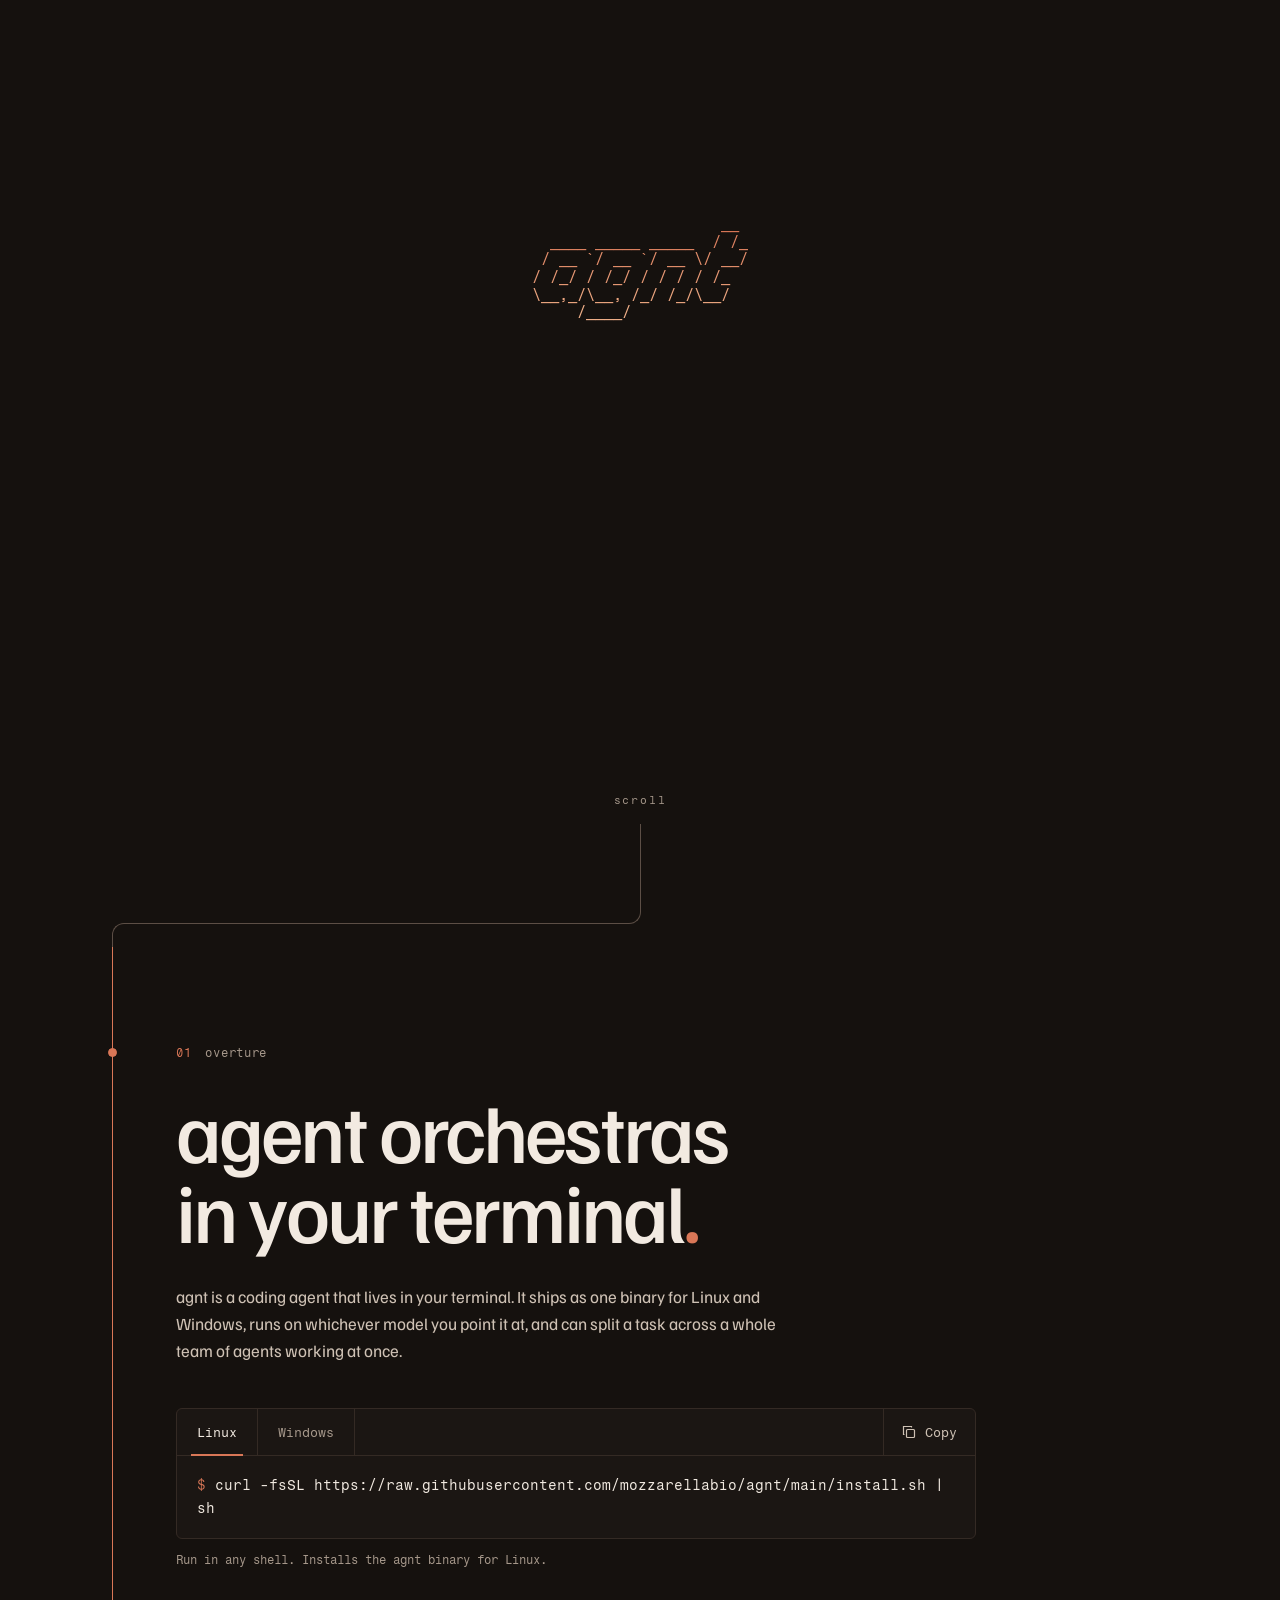
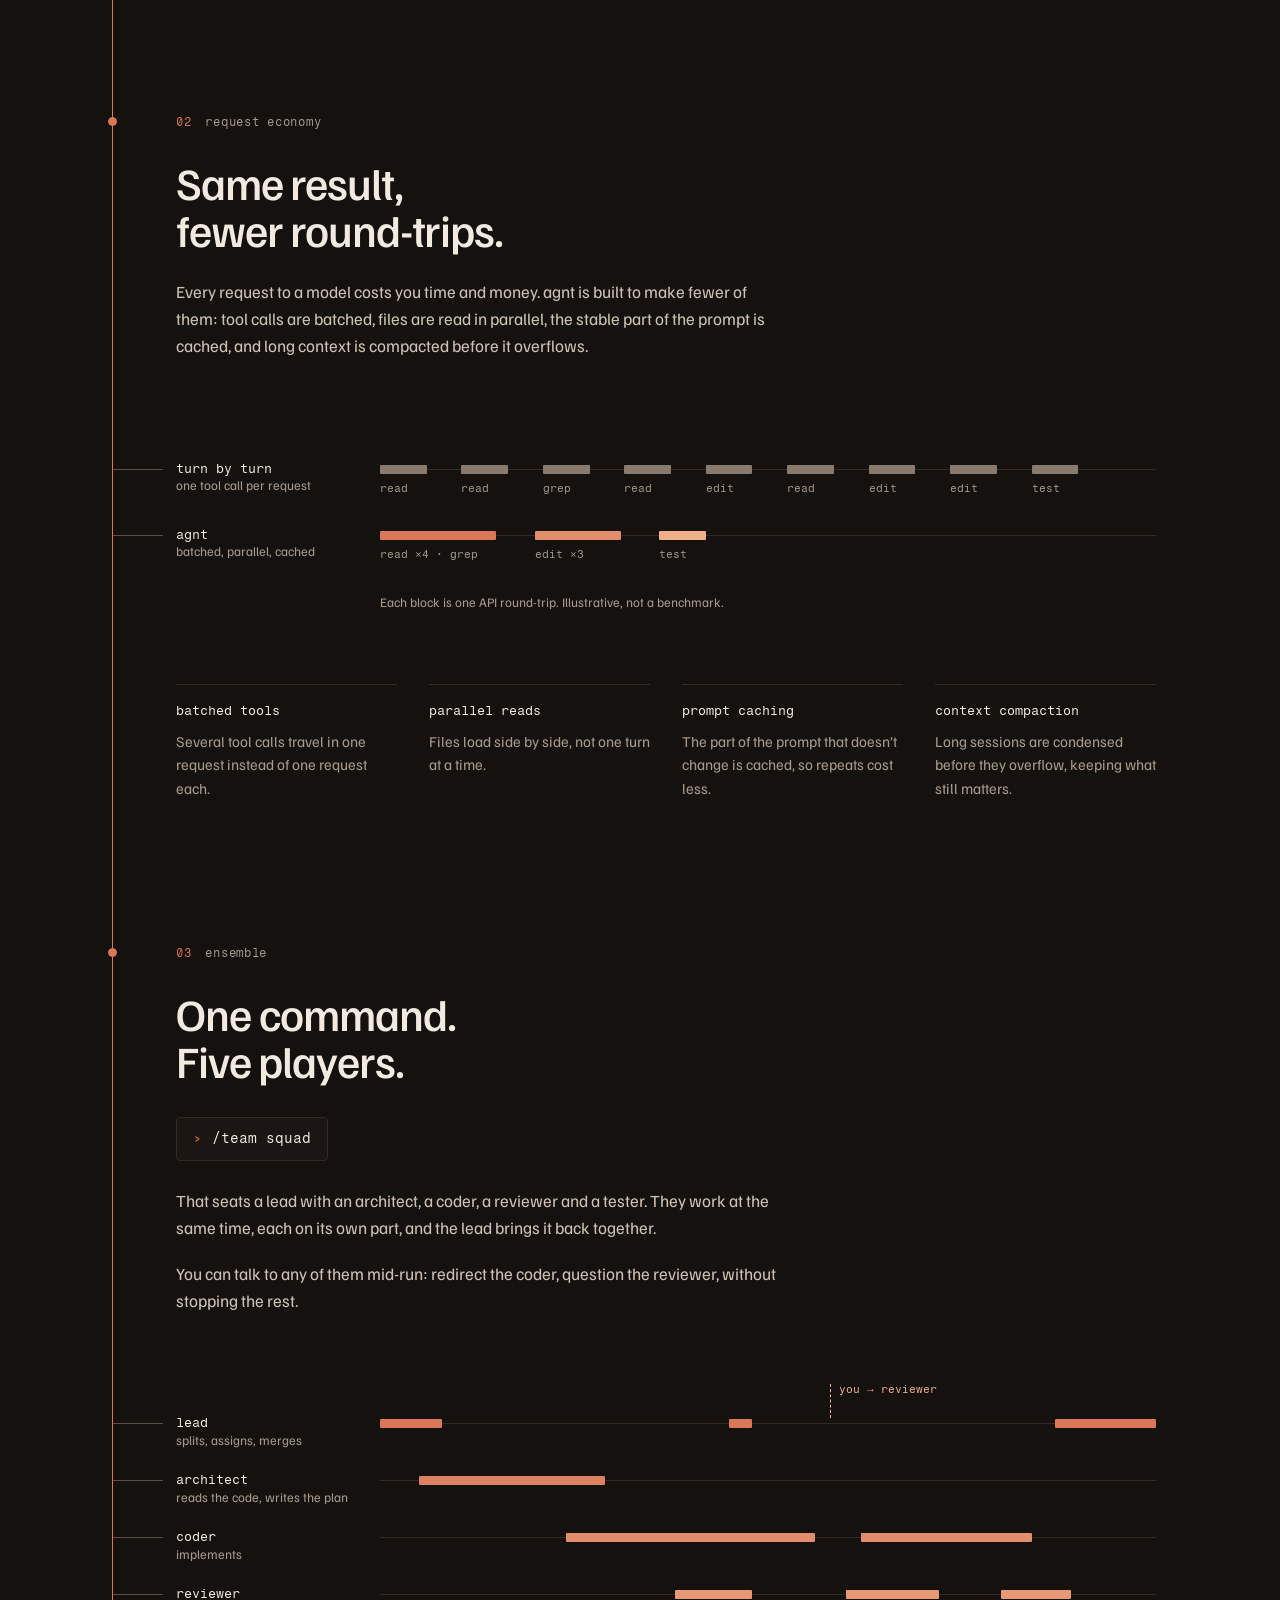
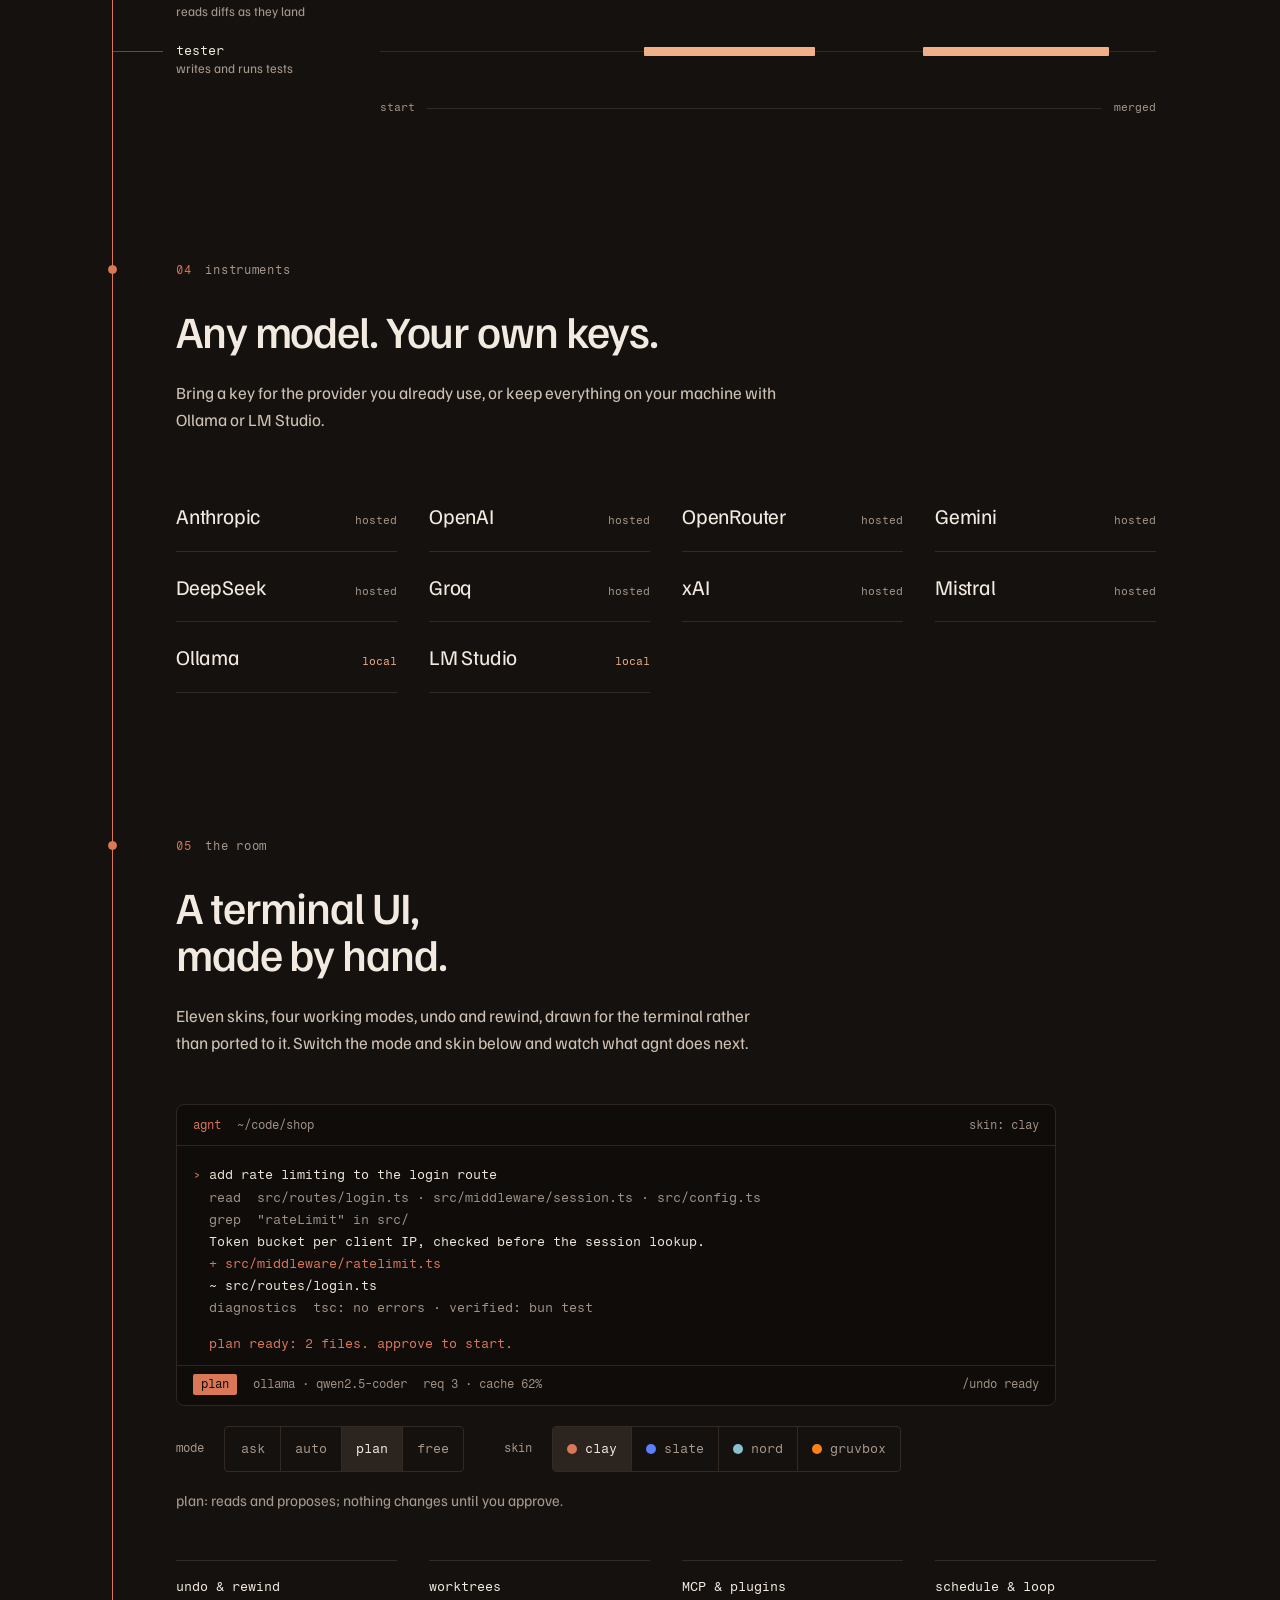
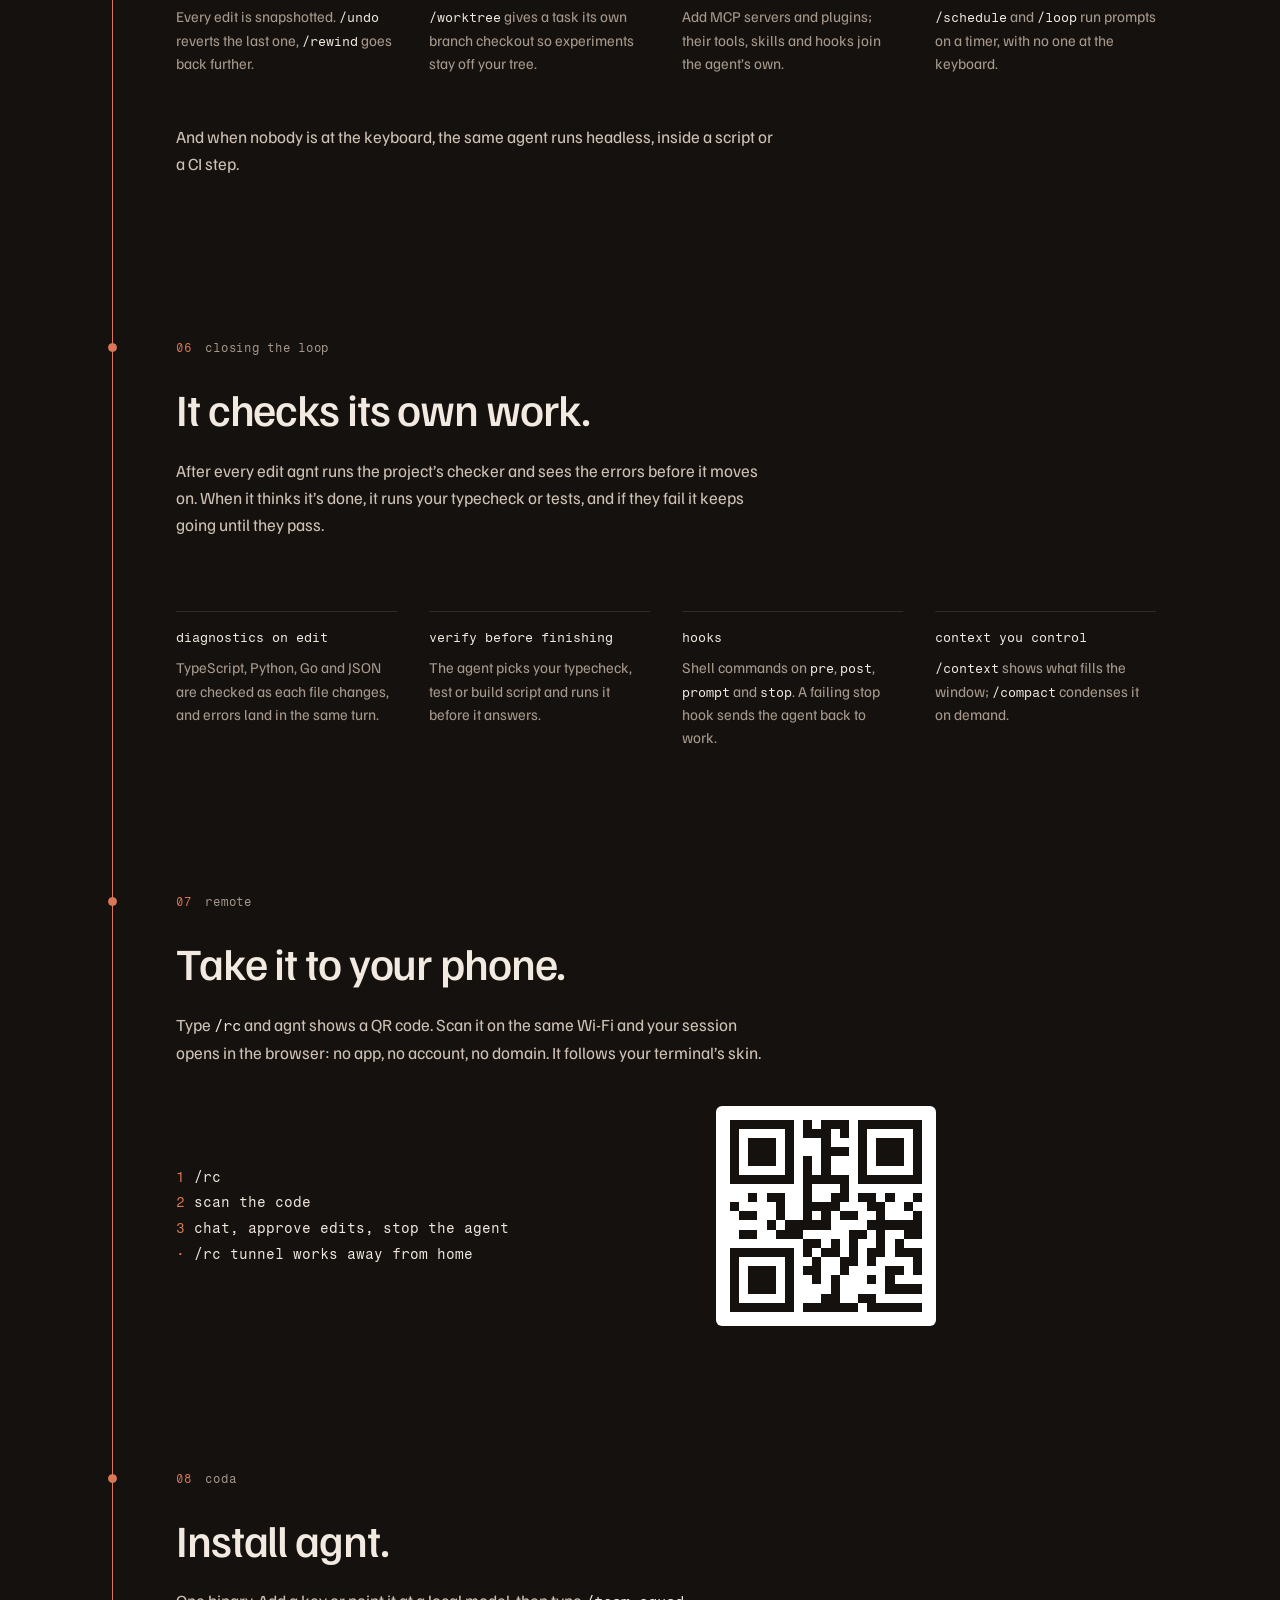
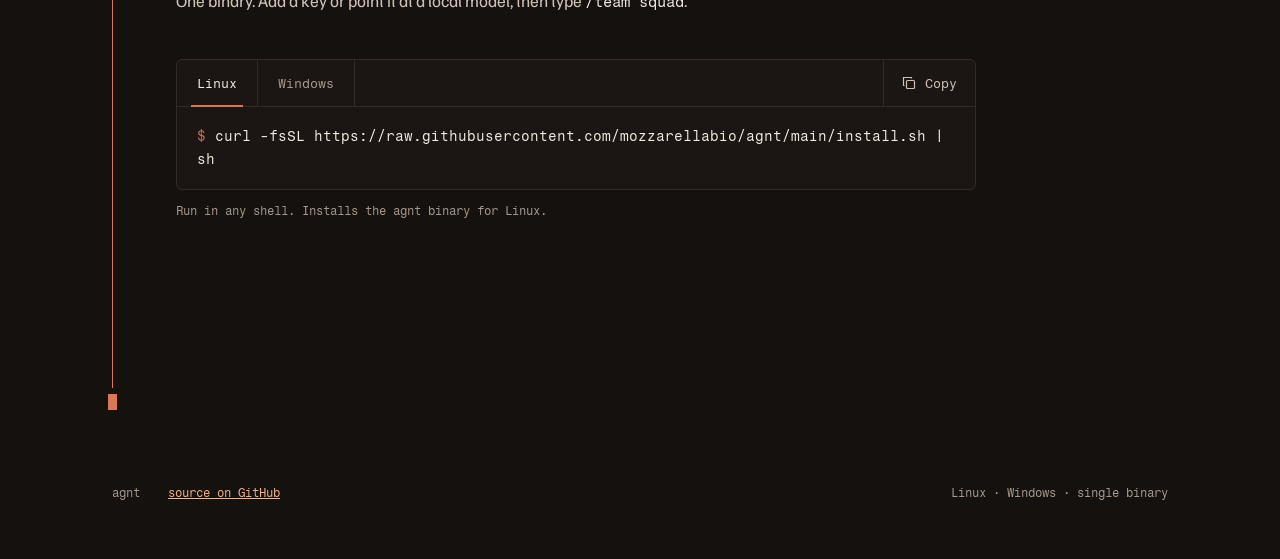
==== index.html @ 8ed8a6fb "Add files via upload" ====
<!doctype html>
<html lang="en">
<head>
<meta charset="utf-8">
<meta name="viewport" content="width=device-width, initial-scale=1">
<title>agnt — agent orchestras in your terminal</title>
<meta name="description" content="agnt is a coding agent that lives in your terminal. One binary for Linux and Windows, any model, and whole teams of agents working at once.">
<meta name="theme-color" content="#15110E">
<meta property="og:type" content="website">
<meta property="og:title" content="agnt — agent orchestras in your terminal">
<meta property="og:description" content="A terminal coding agent that batches, parallelizes, caches, and conducts teams of agents.">
<link rel="icon" href="data:image/svg+xml,%3Csvg xmlns='http://www.w3.org/2000/svg' viewBox='0 0 32 32'%3E%3Crect width='32' height='32' rx='7' fill='%2315110E'/%3E%3Cpath d='M16 6l9 10-9 10-9-10z' fill='%23D97757'/%3E%3C/svg%3E">
<link rel="stylesheet" href="styles.css">
<script src="main.js" defer></script>
</head>
<body>
<main class="page">

<section class="hero" aria-label="agnt">
<h1 class="sr">agnt: agent orchestras in your terminal</h1>
<div class="banner" role="img" aria-label="agnt"><span style="color: #D97757">                     __</span><span style="color: #DD8261">  ____ _____ _____  / /_</span><span style="color: #E28E6B"> / __ `/ __ `/ __ \/ __/</span><span style="color: #E79975">/ /_/ / /_/ / / / / /_</span><span style="color: #EBA57F">\__,_/\__, /_/ /_/\__/</span><span style="color: #F0B089">     /____/</span></div>
<a class="hint" href="#overture"><span>scroll</span><span class="hint-line" aria-hidden="true"><span class="hint-dot"></span></span></a>
</section>

<div class="wrap">
<div class="score">
<span class="bend-a" aria-hidden="true"></span>
<span class="bend-b" aria-hidden="true"></span>
<div class="spine" aria-hidden="true"><div class="spine-fill"></div></div>

<section class="mv" id="overture" aria-labelledby="t-overture">
<span class="node" aria-hidden="true"></span>
<p class="mlabel"><span class="n">01</span><span>overture</span></p>
<h2 class="big" id="t-overture">agent orchestras in your terminal<span class="dot">.</span></h2>
<p class="lede">agnt is a coding agent that lives in your terminal. It ships as one binary for Linux and Windows, runs on whichever model you point it at, and can split a task across a whole team of agents working at once.</p>
<div class="inst">
<div class="inst-top">
<div class="os" role="group" aria-label="Operating system">
<button type="button" class="osb" data-os="linux" aria-pressed="true">Linux</button>
<button type="button" class="osb" data-os="windows" aria-pressed="false">Windows</button>
</div>
<button type="button" class="copy" data-copy><svg width="14" height="14" viewBox="0 0 14 14" fill="none" stroke="currentColor" stroke-width="1.2" aria-hidden="true"><rect x="4.5" y="4.5" width="8" height="8" rx="1"></rect><path d="M9.5 2.5v-1h-8v8h1"></path></svg><span data-copy-label>Copy</span></button>
</div>
<div class="cmd" tabindex="0" role="region" aria-label="Install command"><code><span class="pr" aria-hidden="true">$ </span><span data-cmd>curl -fsSL https://raw.githubusercontent.com/mozzarellabio/agnt/main/install.sh | sh</span></code></div>
</div>
<p class="osnote" data-osnote>Run in any shell. Installs the agnt binary for Linux.</p>
</section>

<section class="mv" aria-labelledby="t-eco">
<span class="node" aria-hidden="true"></span>
<p class="mlabel"><span class="n">02</span><span>request economy</span></p>
<h2 class="h" id="t-eco">Same result, fewer round-trips.</h2>
<p class="lede">Every request to a model costs you time and money. agnt is built to make fewer of them: tool calls are batched, files are read in parallel, the stable part of the prompt is cached, and long context is compacted before it overflows.</p>
<div class="dgrid eco" role="img" aria-label="Diagram: one tool call per request takes many round-trips; agnt batches the same work into a few.">
<div class="who"><span class="branch" aria-hidden="true"></span><span class="nm">turn by turn</span><span class="rl">one tool call per request</span></div>
<div class="track"><span class="staff"></span><div class="bars">
<span class="bar" style="left: 0%; width: 6%; background: #8A7A6D"></span><span class="seg-l" style="left: 0%">read</span>
<span class="bar" style="left: 10.5%; width: 6%; background: #8A7A6D"></span><span class="seg-l" style="left: 10.5%">read</span>
<span class="bar" style="left: 21%; width: 6%; background: #8A7A6D"></span><span class="seg-l" style="left: 21%">grep</span>
<span class="bar" style="left: 31.5%; width: 6%; background: #8A7A6D"></span><span class="seg-l" style="left: 31.5%">read</span>
<span class="bar" style="left: 42%; width: 6%; background: #8A7A6D"></span><span class="seg-l" style="left: 42%">edit</span>
<span class="bar" style="left: 52.5%; width: 6%; background: #8A7A6D"></span><span class="seg-l" style="left: 52.5%">read</span>
<span class="bar" style="left: 63%; width: 6%; background: #8A7A6D"></span><span class="seg-l" style="left: 63%">edit</span>
<span class="bar" style="left: 73.5%; width: 6%; background: #8A7A6D"></span><span class="seg-l" style="left: 73.5%">edit</span>
<span class="bar" style="left: 84%; width: 6%; background: #8A7A6D"></span><span class="seg-l" style="left: 84%">test</span>
</div></div>
<div class="who"><span class="branch" aria-hidden="true"></span><span class="nm">agnt</span><span class="rl">batched, parallel, cached</span></div>
<div class="track"><span class="staff"></span><div class="bars">
<span class="bar" style="left: 0%; width: 15%; background: #D97757"></span><span class="seg-l" style="left: 0%">read ×4 · grep</span>
<span class="bar" style="left: 20%; width: 11%; background: #E28E6B"></span><span class="seg-l" style="left: 20%">edit ×3</span>
<span class="bar" style="left: 36%; width: 6%; background: #F0B089"></span><span class="seg-l" style="left: 36%">test</span>
</div></div>
<div class="overlay" aria-hidden="true"><span class="ph"></span></div>
<p class="cap">Each block is one API round-trip. Illustrative, not a benchmark.</p>
</div>
<div class="mech">
<div><h3>batched tools</h3><p>Several tool calls travel in one request instead of one request each.</p></div>
<div><h3>parallel reads</h3><p>Files load side by side, not one turn at a time.</p></div>
<div><h3>prompt caching</h3><p>The part of the prompt that doesn’t change is cached, so repeats cost less.</p></div>
<div><h3>context compaction</h3><p>Long sessions are condensed before they overflow, keeping what still matters.</p></div>
</div>
</section>

<section class="mv" aria-labelledby="t-ens">
<span class="node" aria-hidden="true"></span>
<p class="mlabel"><span class="n">03</span><span>ensemble</span></p>
<h2 class="h" id="t-ens">One command. Five players.</h2>
<div class="cmdline"><span aria-hidden="true">›</span>/team squad</div>
<p class="lede">That seats a lead with an architect, a coder, a reviewer and a tester. They work at the same time, each on its own part, and the lead brings it back together.</p>
<p class="lede">You can talk to any of them mid-run: redirect the coder, question the reviewer, without stopping the rest.</p>
<div class="dgrid ens" role="img" aria-label="Diagram: five agents working in parallel lanes over time. The lead splits and merges, the architect plans, the coder builds, the reviewer and tester work alongside, and you step in mid-run to talk to the reviewer.">
<div class="who"><span class="branch" aria-hidden="true"></span><span class="nm">lead</span><span class="rl">splits, assigns, merges</span></div>
<div class="track"><span class="staff"></span><div class="bars">
<span class="bar" style="left: 0%; width: 8%; background: #D97757"></span>
<span class="bar" style="left: 45%; width: 3%; background: #D97757"></span>
<span class="bar" style="left: 87%; width: 13%; background: #D97757"></span>
</div></div>
<div class="who"><span class="branch" aria-hidden="true"></span><span class="nm">architect</span><span class="rl">reads the code, writes the plan</span></div>
<div class="track"><span class="staff"></span><div class="bars">
<span class="bar" style="left: 5%; width: 24%; background: #DD8261"></span>
</div></div>
<div class="who"><span class="branch" aria-hidden="true"></span><span class="nm">coder</span><span class="rl">implements</span></div>
<div class="track"><span class="staff"></span><div class="bars">
<span class="bar" style="left: 24%; width: 32%; background: #E28E6B"></span>
<span class="bar" style="left: 62%; width: 22%; background: #E28E6B"></span>
</div></div>
<div class="who"><span class="branch" aria-hidden="true"></span><span class="nm">reviewer</span><span class="rl">reads diffs as they land</span></div>
<div class="track"><span class="staff"></span><div class="bars">
<span class="bar" style="left: 38%; width: 10%; background: #E79975"></span>
<span class="bar" style="left: 60%; width: 12%; background: #E79975"></span>
<span class="bar" style="left: 80%; width: 9%; background: #E79975"></span>
</div></div>
<div class="who"><span class="branch" aria-hidden="true"></span><span class="nm">tester</span><span class="rl">writes and runs tests</span></div>
<div class="track"><span class="staff"></span><div class="bars">
<span class="bar" style="left: 34%; width: 22%; background: #F0B089"></span>
<span class="bar" style="left: 70%; width: 24%; background: #F0B089"></span>
</div></div>
<div class="overlay" aria-hidden="true"><span class="you"><span>you → reviewer</span></span><span class="ph"></span></div>
<div class="axis" aria-hidden="true"><span>start</span><i></i><span>merged</span></div>
</div>
</section>

<section class="mv" aria-labelledby="t-models">
<span class="node" aria-hidden="true"></span>
<p class="mlabel"><span class="n">04</span><span>instruments</span></p>
<h2 class="h" id="t-models">Any model. Your own keys.</h2>
<p class="lede">Bring a key for the provider you already use, or keep everything on your machine with Ollama or LM Studio.</p>
<div class="roster">
<div><span class="p">Anthropic</span><span class="k">hosted</span></div>
<div><span class="p">OpenAI</span><span class="k">hosted</span></div>
<div><span class="p">OpenRouter</span><span class="k">hosted</span></div>
<div><span class="p">Gemini</span><span class="k">hosted</span></div>
<div><span class="p">DeepSeek</span><span class="k">hosted</span></div>
<div><span class="p">Groq</span><span class="k">hosted</span></div>
<div><span class="p">xAI</span><span class="k">hosted</span></div>
<div><span class="p">Mistral</span><span class="k">hosted</span></div>
<div class="loc"><span class="p">Ollama</span><span class="k">local</span></div>
<div class="loc"><span class="p">LM Studio</span><span class="k">local</span></div>
</div>
</section>

<section class="mv" aria-labelledby="t-room">
<span class="node" aria-hidden="true"></span>
<p class="mlabel"><span class="n">05</span><span>the room</span></p>
<h2 class="h" id="t-room">A terminal UI, made by hand.</h2>
<p class="lede">Eleven skins, four working modes, undo and rewind, drawn for the terminal rather than ported to it. Switch the mode and skin below and watch what agnt does next.</p>
<div class="term" data-skin="clay" id="term">
<div class="term-top"><b>agnt</b><span>~/code/shop</span><span class="r">skin: <span id="skin-name">clay</span></span></div>
<div class="term-body">
<p class="tl"><span class="t-acc">›</span> add rate limiting to the login route</p>
<p class="tl t-dim">  read  src/routes/login.ts · src/middleware/session.ts · src/config.ts</p>
<p class="tl t-dim">  grep  "rateLimit" in src/</p>
<p class="tl">  Token bucket per client IP, checked before the session lookup.</p>
<p class="tl"><span class="t-acc">  + src/middleware/ratelimit.ts</span></p>
<p class="tl">  ~ src/routes/login.ts</p>
<p class="tl t-dim">  diagnostics  tsc: no errors · verified: bun test</p>
<p class="tl t-hint" aria-live="polite">  <span id="mode-hint">plan ready: 2 files. approve to start.</span></p>
</div>
<div class="term-status"><span class="t-mode" id="mode-name">plan</span><span>ollama · qwen2.5-coder</span><span>req 3 · cache 62%</span><span class="r">/undo ready</span></div>
</div>
<div class="ctls">
<div class="ctl"><span class="ctl-l" id="l-mode">mode</span><div class="seg" role="group" aria-labelledby="l-mode">
<button type="button" class="segb" data-mode="ask" aria-pressed="false">ask</button><button type="button" class="segb" data-mode="auto" aria-pressed="false">auto</button><button type="button" class="segb" data-mode="plan" aria-pressed="true">plan</button><button type="button" class="segb" data-mode="free" aria-pressed="false">free</button>
</div></div>
<div class="ctl"><span class="ctl-l" id="l-skin">skin</span><div class="seg" role="group" aria-labelledby="l-skin">
<button type="button" class="segb" data-skin="clay" aria-pressed="true"><span class="sw sw-clay" aria-hidden="true"></span>clay</button><button type="button" class="segb" data-skin="slate" aria-pressed="false"><span class="sw sw-slate" aria-hidden="true"></span>slate</button><button type="button" class="segb" data-skin="nord" aria-pressed="false"><span class="sw sw-nord" aria-hidden="true"></span>nord</button><button type="button" class="segb" data-skin="gruvbox" aria-pressed="false"><span class="sw sw-gruvbox" aria-hidden="true"></span>gruvbox</button>
</div></div>
</div>
<p class="mdesc" id="mode-desc" aria-live="polite">plan: reads and proposes; nothing changes until you approve.</p>
<div class="mech">
<div><h3>undo &amp; rewind</h3><p>Every edit is snapshotted. <span class="ic">/undo</span> reverts the last one, <span class="ic">/rewind</span> goes back further.</p></div>
<div><h3>worktrees</h3><p><span class="ic">/worktree</span> gives a task its own branch checkout so experiments stay off your tree.</p></div>
<div><h3>MCP &amp; plugins</h3><p>Add MCP servers and plugins; their tools, skills and hooks join the agent’s own.</p></div>
<div><h3>schedule &amp; loop</h3><p><span class="ic">/schedule</span> and <span class="ic">/loop</span> run prompts on a timer, with no one at the keyboard.</p></div>
</div>
<p class="lede">And when nobody is at the keyboard, the same agent runs headless, inside a script or a CI step.</p>
</section>

<section class="mv" aria-labelledby="t-loop">
<span class="node" aria-hidden="true"></span>
<p class="mlabel"><span class="n">06</span><span>closing the loop</span></p>
<h2 class="h" id="t-loop">It checks its own work.</h2>
<p class="lede">After every edit agnt runs the project’s checker and sees the errors before it moves on. When it thinks it’s done, it runs your typecheck or tests, and if they fail it keeps going until they pass.</p>
<div class="mech">
<div><h3>diagnostics on edit</h3><p>TypeScript, Python, Go and JSON are checked as each file changes, and errors land in the same turn.</p></div>
<div><h3>verify before finishing</h3><p>The agent picks your typecheck, test or build script and runs it before it answers.</p></div>
<div><h3>hooks</h3><p>Shell commands on <span class="ic">pre</span>, <span class="ic">post</span>, <span class="ic">prompt</span> and <span class="ic">stop</span>. A failing stop hook sends the agent back to work.</p></div>
<div><h3>context you control</h3><p><span class="ic">/context</span> shows what fills the window; <span class="ic">/compact</span> condenses it on demand.</p></div>
</div>
</section>

<section class="mv" aria-labelledby="t-phone">
<span class="node" aria-hidden="true"></span>
<p class="mlabel"><span class="n">07</span><span>remote</span></p>
<h2 class="h" id="t-phone">Take it to your phone.</h2>
<p class="lede">Type <span class="ic">/rc</span> and agnt shows a QR code. Scan it on the same Wi-Fi and your session opens in the browser: no app, no account, no domain. It follows your terminal’s skin.</p>
<div class="phone">
<ol><li><span>1</span> /rc</li><li><span>2</span> scan the code</li><li><span>3</span> chat, approve edits, stop the agent</li><li><span>·</span> /rc tunnel works away from home</li></ol>
<div class="qr" id="qr" role="img" aria-label="Example QR code"></div>
</div>
</section>

<section class="mv coda" aria-labelledby="t-coda">
<span class="node" aria-hidden="true"></span>
<p class="mlabel"><span class="n">08</span><span>coda</span></p>
<h2 class="h" id="t-coda">Install agnt.</h2>
<p class="lede">One binary. Add a key or point it at a local model, then type <span class="ic">/team squad</span>.</p>
<div class="inst">
<div class="inst-top">
<div class="os" role="group" aria-label="Operating system">
<button type="button" class="osb" data-os="linux" aria-pressed="true">Linux</button>
<button type="button" class="osb" data-os="windows" aria-pressed="false">Windows</button>
</div>
<button type="button" class="copy" data-copy><svg width="14" height="14" viewBox="0 0 14 14" fill="none" stroke="currentColor" stroke-width="1.2" aria-hidden="true"><rect x="4.5" y="4.5" width="8" height="8" rx="1"></rect><path d="M9.5 2.5v-1h-8v8h1"></path></svg><span data-copy-label>Copy</span></button>
</div>
<div class="cmd" tabindex="0" role="region" aria-label="Install command"><code><span class="pr" aria-hidden="true">$ </span><span data-cmd>curl -fsSL https://raw.githubusercontent.com/mozzarellabio/agnt/main/install.sh | sh</span></code></div>
</div>
<p class="osnote" data-osnote>Run in any shell. Installs the agnt binary for Linux.</p>
<span class="end" aria-hidden="true"></span>
</section>

</div>
</div>

<footer class="foot">
<span>agnt</span>
<a href="https://github.com/mozzarellabio/agnt">source on GitHub</a>
<span class="r">Linux · Windows · single binary</span>
</footer>
<p class="sr" id="live" aria-live="polite"></p>
</main>
</body>
</html>
---- styles.css ----
@font-face{font-family:"Familjen Grotesk";font-style:normal;font-weight:400 600;font-display:swap;src:url("fonts/familjen-grotesk.woff2") format("woff2")}
@font-face{font-family:"Fragment Mono";font-style:normal;font-weight:400;font-display:swap;src:url("fonts/fragment-mono.woff2") format("woff2")}
body{margin:0;background:#15110E}
a{color:#F0B089}a:hover{color:#F7CBA9}
.page{--bg:#15110E;--bg2:#1B1613;--line:#342A24;--faint:#5C4E45;--text:#F2EAE1;--body:#CEC1B4;--muted:#A6988B;--clay:#D97757;--peach:#F0B089;--g:64px;--sans:"Familjen Grotesk","Helvetica Neue",Helvetica,sans-serif;--mono:"Fragment Mono",ui-monospace,SFMono-Regular,Menlo,Consolas,monospace;background:var(--bg);color:var(--body);font-family:var(--sans);font-size:17px;line-height:1.6;overflow-x:clip;-webkit-font-smoothing:antialiased}
.page *{box-sizing:border-box}
.sr{position:absolute;width:1px;height:1px;overflow:hidden;clip:rect(0 0 0 0);white-space:nowrap;margin:-1px;padding:0;border:0}
.page :focus-visible{outline:2px solid #F0B089;outline-offset:3px;border-radius:2px}

.hero{position:relative;min-height:clamp(560px,100svh,1000px);display:flex;flex-direction:column;align-items:center;padding-top:clamp(96px,24svh,240px)}
.banner{font-family:var(--mono);font-size:15px;line-height:1.18;margin:0}
.banner span{display:block;white-space:pre;animation:type .42s steps(24,end) both}
.banner span:nth-child(1){animation-delay:.15s}.banner span:nth-child(2){animation-delay:.23s}.banner span:nth-child(3){animation-delay:.31s}.banner span:nth-child(4){animation-delay:.39s}.banner span:nth-child(5){animation-delay:.47s}.banner span:nth-child(6){animation-delay:.55s}
@keyframes type{from{clip-path:inset(0 100% 0 0)}to{clip-path:inset(0 0 0 0)}}
.hint{margin-top:auto;display:flex;flex-direction:column;align-items:center;gap:14px;padding-top:24px;text-decoration:none;color:var(--muted);font-family:var(--mono);font-size:11px;letter-spacing:.16em}
.hint:hover{color:var(--text)}
.hint-line{position:relative;display:block;width:1px;height:76px;background:var(--faint);overflow:hidden}
.hint-dot{position:absolute;left:0;top:-18px;width:1px;height:18px;background:var(--clay);animation:drip 2.8s cubic-bezier(.45,0,.55,1) 1.4s infinite}
@keyframes drip{0%{transform:translateY(0)}70%,100%{transform:translateY(96px)}}

.wrap{max-width:1120px;margin:0 auto;padding:0 32px}
.score{position:relative;padding-left:var(--g)}
.bend-a{position:absolute;top:0;left:12px;right:calc(50% - 1px);height:24px;border-right:1px solid var(--faint);border-bottom:1px solid var(--faint);border-bottom-right-radius:12px}
.bend-b{position:absolute;top:23px;left:0;right:calc(50% + 11px);height:24px;border-left:1px solid var(--faint);border-top:1px solid var(--faint);border-top-left-radius:12px}
.spine{position:absolute;left:0;top:47px;bottom:0;width:1px;background:var(--faint);view-timeline-name:--spine}
.spine-fill{position:absolute;inset:0;background:var(--clay);transform-origin:top}
.mv{position:relative;padding-top:144px}
.node{position:absolute;left:calc(-1 * var(--g) - 4px);top:148px;width:9px;height:9px;border-radius:50%;border:1px solid var(--clay);background:var(--clay)}
.mlabel{display:flex;gap:14px;margin:0 0 28px;font-family:var(--mono);font-size:12px;line-height:18px;letter-spacing:.06em;color:var(--muted)}
.mlabel .n{color:var(--clay)}
.big{font-family:var(--sans);font-weight:500;font-size:clamp(44px,6.4vw,88px);line-height:.98;letter-spacing:-.035em;color:var(--text);margin:0 0 32px;max-width:13ch;text-wrap:balance}
.big .dot{color:var(--clay)}
.h{font-family:var(--sans);font-weight:500;font-size:clamp(30px,3.5vw,48px);line-height:1.06;letter-spacing:-.025em;color:var(--text);margin:0 0 24px;max-width:20ch;text-wrap:balance}
.lede{max-width:60ch;margin:0 0 18px;text-wrap:pretty}
.lede code,.ic{font-family:var(--mono);font-size:.88em;color:var(--text)}

.inst{max-width:800px;margin-top:44px;border:1px solid var(--line);border-radius:6px;background:var(--bg2)}
.inst-top{display:flex;justify-content:space-between;align-items:stretch;border-bottom:1px solid var(--line)}
.os{display:flex}
.osb{appearance:none;position:relative;background:none;border:0;border-right:1px solid var(--line);color:var(--muted);font-family:var(--mono);font-size:13px;padding:0 20px;min-height:46px;cursor:pointer}
.osb:hover{color:var(--text)}
.osb[aria-pressed="true"]{color:var(--text)}
.osb[aria-pressed="true"]::after{content:"";position:absolute;left:14px;right:14px;bottom:-1px;height:2px;background:var(--clay)}
.copy{appearance:none;background:none;border:0;border-left:1px solid var(--line);color:var(--body);font-family:var(--mono);font-size:13px;padding:0 18px;min-height:46px;display:flex;align-items:center;gap:9px;cursor:pointer}
.copy:hover{color:var(--peach)}
.cmd{overflow-x:auto;padding:18px 20px}
.cmd code{display:block;font-family:var(--mono);font-size:13.5px;line-height:1.7;color:var(--text);white-space:pre-wrap;word-break:normal;overflow-wrap:normal}
.pr{color:var(--clay);user-select:none;-webkit-user-select:none}
.osnote{max-width:800px;margin:12px 0 0;font-family:var(--mono);font-size:12px;line-height:1.5;color:var(--muted)}

.dgrid{position:relative;max-width:980px;margin-top:64px;padding-top:36px;display:grid;grid-template-columns:176px minmax(0,1fr);column-gap:28px;row-gap:22px;align-items:start}
.who{position:relative;display:flex;flex-direction:column;line-height:1.35}
.nm{font-family:var(--mono);font-size:13px;color:var(--text)}
.rl{font-size:13px;color:var(--muted)}
.branch{position:absolute;left:calc(-1 * var(--g) + 1px);width:calc(var(--g) - 14px);top:9px;height:1px;background:var(--faint)}
.track{position:relative;height:18px}
.eco .track{height:44px}
.staff{position:absolute;left:0;right:0;top:9px;height:1px;background:var(--line)}
.bars{position:absolute;inset:0}
.bar{position:absolute;top:5px;height:9px;border-radius:1px}
.seg-l{position:absolute;top:24px;font-family:var(--mono);font-size:10.5px;line-height:1;color:var(--muted);white-space:nowrap}
.overlay{grid-column:2;position:relative;pointer-events:none}
.ens .overlay{grid-row:1 / 6}
.eco .overlay{grid-row:1 / 3}
.ph{position:absolute;top:-8px;bottom:-8px;left:100%;width:1px;background:var(--peach);opacity:0}
.you{position:absolute;left:58%;top:-30px;bottom:-4px;border-left:1px dashed var(--peach)}
.you span{position:absolute;top:0;left:8px;white-space:nowrap;font-family:var(--mono);font-size:11px;line-height:1;color:var(--peach)}
.axis{grid-column:2;display:flex;align-items:center;gap:12px;font-family:var(--mono);font-size:11px;color:var(--muted)}
.axis i{flex:1;height:1px;background:var(--line)}
.cap{grid-column:2;margin:0;font-size:13px;color:var(--muted)}
.ens{view-timeline-name:--ens}
.eco{view-timeline-name:--eco}
.cmdline{display:inline-flex;gap:10px;margin:8px 0 26px;padding:10px 16px;border:1px solid var(--line);border-radius:4px;background:var(--bg2);font-family:var(--mono);font-size:14px;color:var(--text)}
.cmdline span{color:var(--clay)}

.mech{display:grid;grid-template-columns:repeat(auto-fit,minmax(min(210px,100%),1fr));gap:28px 32px;margin-top:72px;max-width:980px}
.mech div{border-top:1px solid var(--line);padding-top:16px}
.mech h3{font-family:var(--mono);font-weight:400;font-size:13px;color:var(--text);margin:0 0 8px}
.mech p{margin:0;font-size:15px;line-height:1.55;color:var(--muted)}

.roster{display:grid;grid-template-columns:repeat(auto-fit,minmax(min(210px,100%),1fr));column-gap:32px;margin-top:48px;max-width:980px}
.roster div{display:flex;justify-content:space-between;align-items:baseline;gap:12px;padding:18px 0;border-bottom:1px solid var(--line)}
.roster .p{font-size:21px;letter-spacing:-.01em;color:var(--text)}
.roster .k{font-family:var(--mono);font-size:11px;color:var(--muted)}
.roster .loc .k{color:var(--peach)}

.term{max-width:880px;margin-top:48px;border:1px solid var(--tline);border-radius:8px;background:var(--tbg);color:var(--tfg);font-family:var(--mono);font-size:13px;line-height:1.7;overflow:hidden;transition:background-color .25s linear,color .25s linear,border-color .25s linear}
.term[data-skin="clay"]{--tbg:#100C0A;--tfg:#ECE3D9;--tacc:#D97757;--tdim:#9E9186;--tline:#2F2621}
.term[data-skin="slate"]{--tbg:#12151F;--tfg:#DCE3F0;--tacc:#5B7FFF;--tdim:#8793AD;--tline:#2A3350}
.term[data-skin="nord"]{--tbg:#262B35;--tfg:#ECEFF4;--tacc:#88C0D0;--tdim:#8A93A6;--tline:#3B4252}
.term[data-skin="gruvbox"]{--tbg:#1D1C1A;--tfg:#EBDBB2;--tacc:#FE8019;--tdim:#928374;--tline:#3C3836}
.term-top{display:flex;flex-wrap:wrap;gap:4px 16px;align-items:center;padding:10px 16px;border-bottom:1px solid var(--tline);font-size:12px;color:var(--tdim)}
.term-top b{font-weight:400;color:var(--tacc)}
.term-top .r{margin-left:auto}
.term-body{padding:18px 16px 10px}
.tl{margin:0;white-space:pre-wrap}
.t-dim{color:var(--tdim)}
.t-acc{color:var(--tacc)}
.t-hint{margin-top:14px;color:var(--tacc)}
.term-status{display:flex;flex-wrap:wrap;gap:4px 16px;align-items:center;padding:8px 16px 10px;border-top:1px solid var(--tline);font-size:12px;color:var(--tdim)}
.t-mode{background:var(--tacc);color:var(--tbg);padding:0 8px;border-radius:2px}
.term-status .r{margin-left:auto}
.ctls{display:flex;flex-wrap:wrap;gap:16px 40px;margin-top:20px;max-width:880px}
.ctl{display:flex;align-items:center;gap:14px}
.ctl-l{font-family:var(--mono);font-size:12px;color:var(--muted);min-width:34px}
.seg{display:flex;border:1px solid var(--line);border-radius:4px;overflow:hidden}
.segb{appearance:none;background:none;border:0;border-right:1px solid var(--line);color:var(--muted);font-family:var(--mono);font-size:13px;min-height:44px;min-width:56px;padding:0 14px;cursor:pointer;display:flex;align-items:center;justify-content:center;gap:8px}
.segb:last-child{border-right:0}
.segb:hover{color:var(--text)}
.segb[aria-pressed="true"]{background:#2C241F;color:var(--text)}
.sw{display:inline-block;width:10px;height:10px;border-radius:50%}
.sw-clay{background:#D97757}.sw-slate{background:#5B7FFF}.sw-nord{background:#88C0D0}.sw-gruvbox{background:#FE8019}
.mdesc{max-width:880px;margin:16px 0 40px;font-size:15px;color:var(--muted);min-height:1.6em}

.coda{padding-bottom:168px}
.end{position:absolute;left:calc(-1 * var(--g) - 4px);bottom:-22px;width:9px;height:16px;background:var(--clay);animation:blink 1.1s steps(1) infinite}
@keyframes blink{50%{opacity:0}}
.foot{max-width:1120px;margin:0 auto;padding:96px 32px 56px;display:flex;flex-wrap:wrap;gap:8px 28px;font-family:var(--mono);font-size:12px;color:var(--muted)}
.foot .r{margin-left:auto}

@keyframes grow-y{from{transform:scaleY(0)}to{transform:scaleY(1)}}
@keyframes node-on{0%,49%{background:var(--bg)}50%,100%{background:var(--clay)}}
@keyframes reveal{from{clip-path:inset(-4px 100% -4px 0)}to{clip-path:inset(-4px 0 -4px 0)}}
@keyframes play{0%{left:0;opacity:1}94%{opacity:1}100%{left:100%;opacity:0}}
@supports (animation-timeline: view()){
.spine-fill{animation:grow-y linear both;animation-timeline:--spine;animation-range:cover 50vh cover calc(100% - 50vh)}
.node{animation:node-on linear both;animation-timeline:view();animation-range:cover 0% cover 100%}
.ens .bars,.ens .ph{animation-timeline:--ens}
.eco .bars,.eco .ph{animation-timeline:--eco}
.dgrid .bars{animation-name:reveal;animation-duration:1ms;animation-timing-function:linear;animation-fill-mode:both;animation-range:entry 90% cover 62%}
.dgrid .ph{animation-name:play;animation-duration:1ms;animation-timing-function:linear;animation-fill-mode:both;animation-range:entry 90% cover 62%}
.ens .bars,.ens .ph,.eco .bars,.eco .ph{animation-duration:auto}
}

@media (max-width:720px){
.page{--g:28px;font-size:16px}
.wrap{padding:0 16px}
.banner{font-size:13px}
.mv{padding-top:96px}
.node{top:100px}
.dgrid{grid-template-columns:96px minmax(0,1fr);column-gap:14px}
.rl{font-size:12px}
.seg-l{display:none}
.eco .track{height:22px}
.you span{left:auto;right:8px}
.osb{padding:0 14px}
.copy{padding:0 14px}
.cmd{padding:16px}
.cmd code{font-size:12.5px}
.term{font-size:12px}
.term-status .r{margin-left:0}
.foot{padding:88px 16px 48px}
.foot .r{margin-left:0}
}
@media (prefers-reduced-motion: reduce){
.banner span,.end{animation:none !important}
.hint-dot{display:none}
.spine-fill,.node,.dgrid .bars,.dgrid .ph{animation:none !important}
.term{transition:none}
}
.ens>:nth-child(1){grid-area:1/1}.ens>:nth-child(2){grid-area:1/2}
.ens>:nth-child(3){grid-area:2/1}.ens>:nth-child(4){grid-area:2/2}
.ens>:nth-child(5){grid-area:3/1}.ens>:nth-child(6){grid-area:3/2}
.ens>:nth-child(7){grid-area:4/1}.ens>:nth-child(8){grid-area:4/2}
.ens>:nth-child(9){grid-area:5/1}.ens>:nth-child(10){grid-area:5/2}
.ens>.axis{grid-area:6/2}
.eco>:nth-child(1){grid-area:1/1}.eco>:nth-child(2){grid-area:1/2}
.eco>:nth-child(3){grid-area:2/1}.eco>:nth-child(4){grid-area:2/2}
.eco>.cap{grid-area:3/2}
.dgrid>.overlay{grid-column:2}
.phone{display:grid;grid-template-columns:minmax(0,1fr) 260px;gap:48px;align-items:center;max-width:880px;margin-top:40px}
.phone .qr{aspect-ratio:1;background:#fff;border-radius:6px;padding:14px;display:grid;grid-template-columns:repeat(21,1fr);gap:0}
.phone .qr i{background:#15110E}
.phone ol{margin:0;padding:0;list-style:none;font-family:var(--mono);font-size:13.5px;line-height:1.9;color:var(--text)}
.phone li span{color:var(--clay)}
@media (max-width:720px){.phone{grid-template-columns:1fr;gap:28px}.phone .qr{max-width:200px}}
.mdesc+.mech{margin-top:48px}.mech+.lede{margin-top:48px}
.phone{grid-template-columns:minmax(0,1fr) 220px;max-width:760px}
@media (max-width:720px){.cmd code{overflow-wrap:anywhere}.tl{padding-left:2ch;text-indent:-2ch}.term-status .r{margin-left:0}}
@media (max-width:720px){.ctl{flex-wrap:wrap;gap:8px 14px}.seg{flex-wrap:wrap}.segb{min-width:48px;padding:0 10px}}
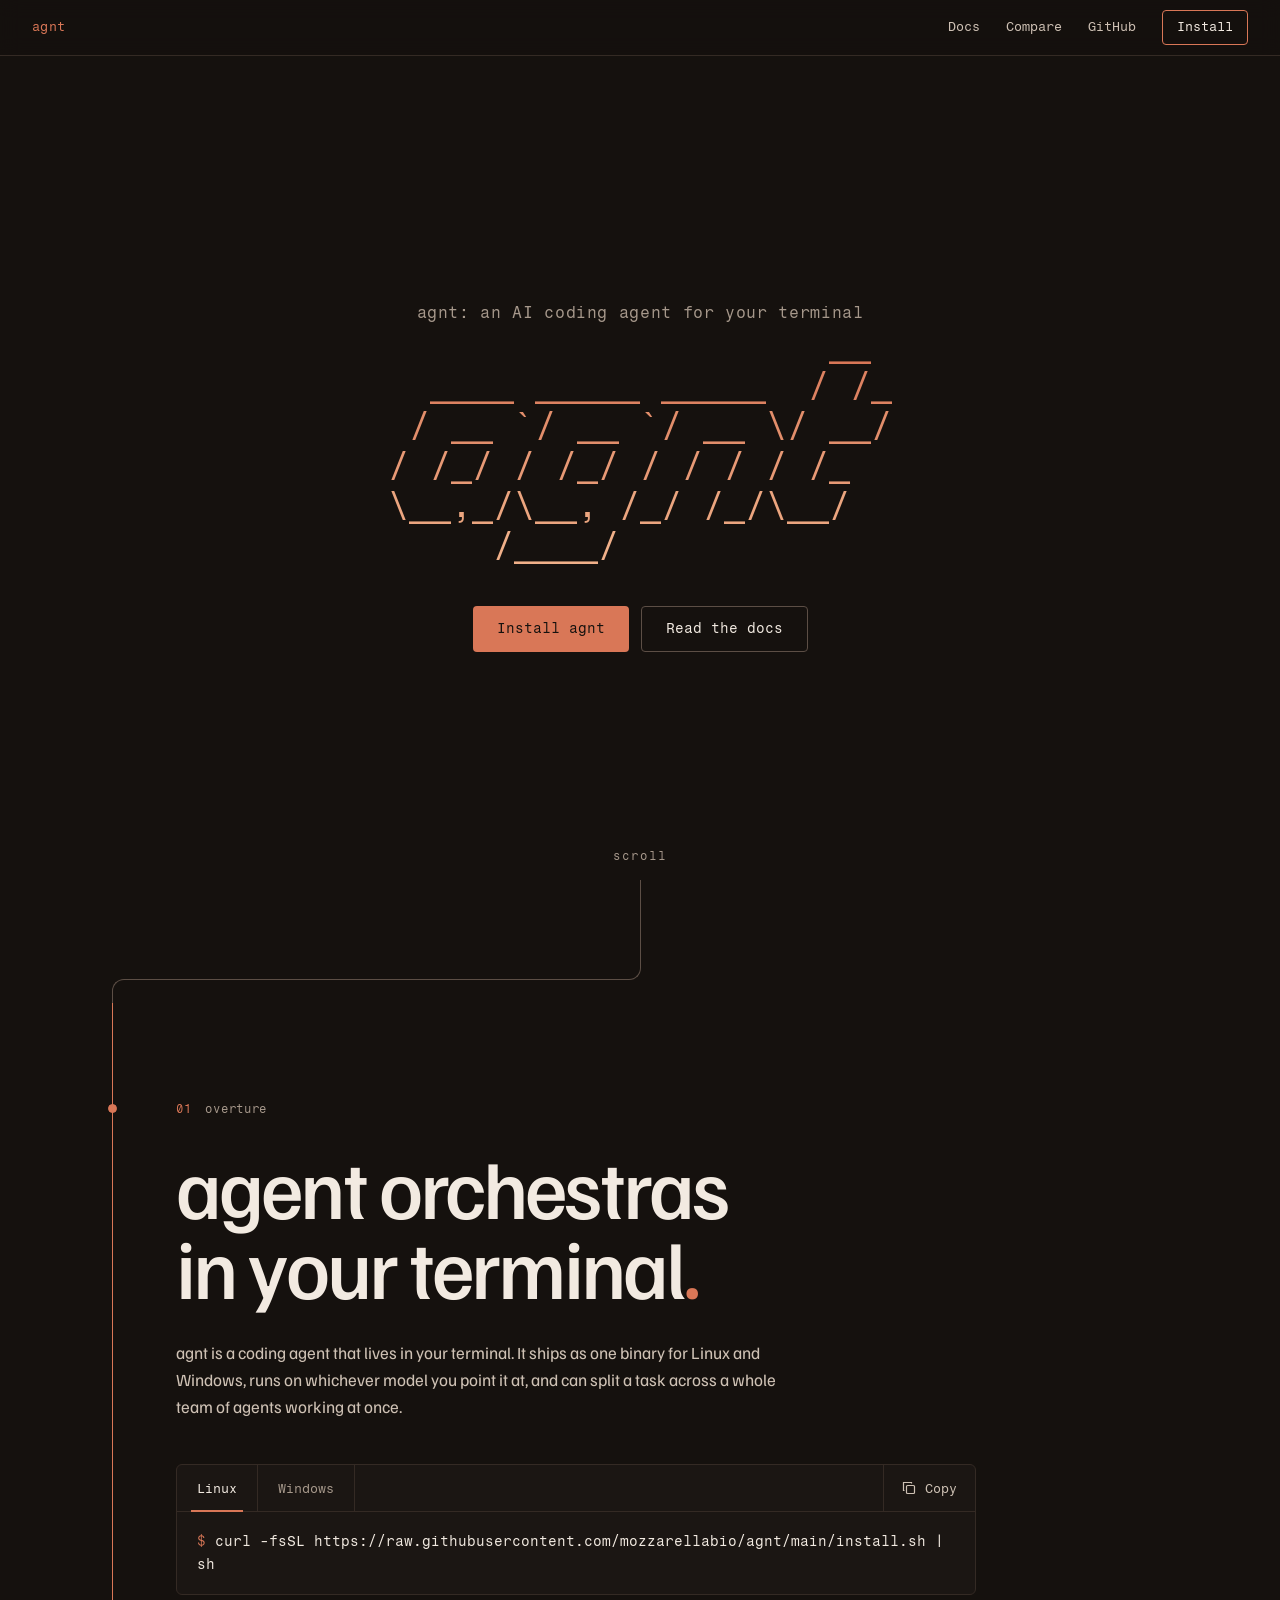
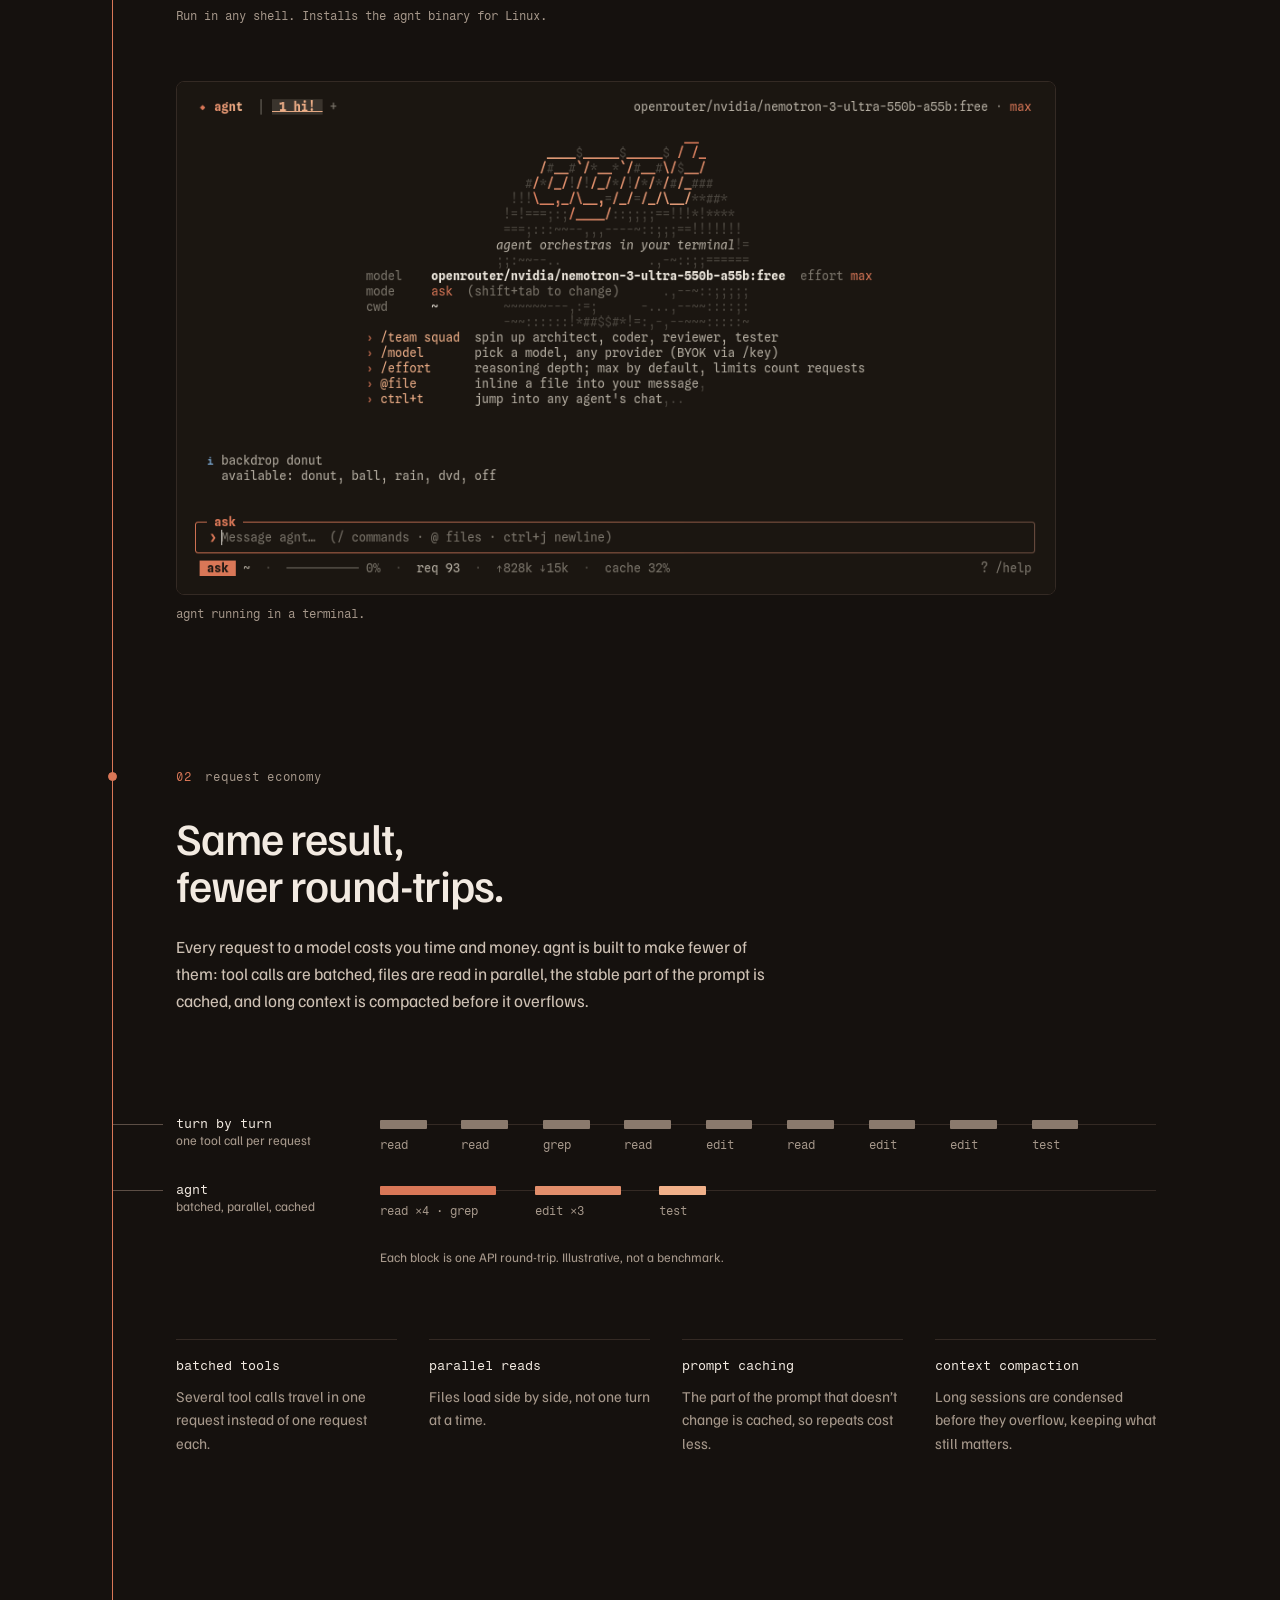
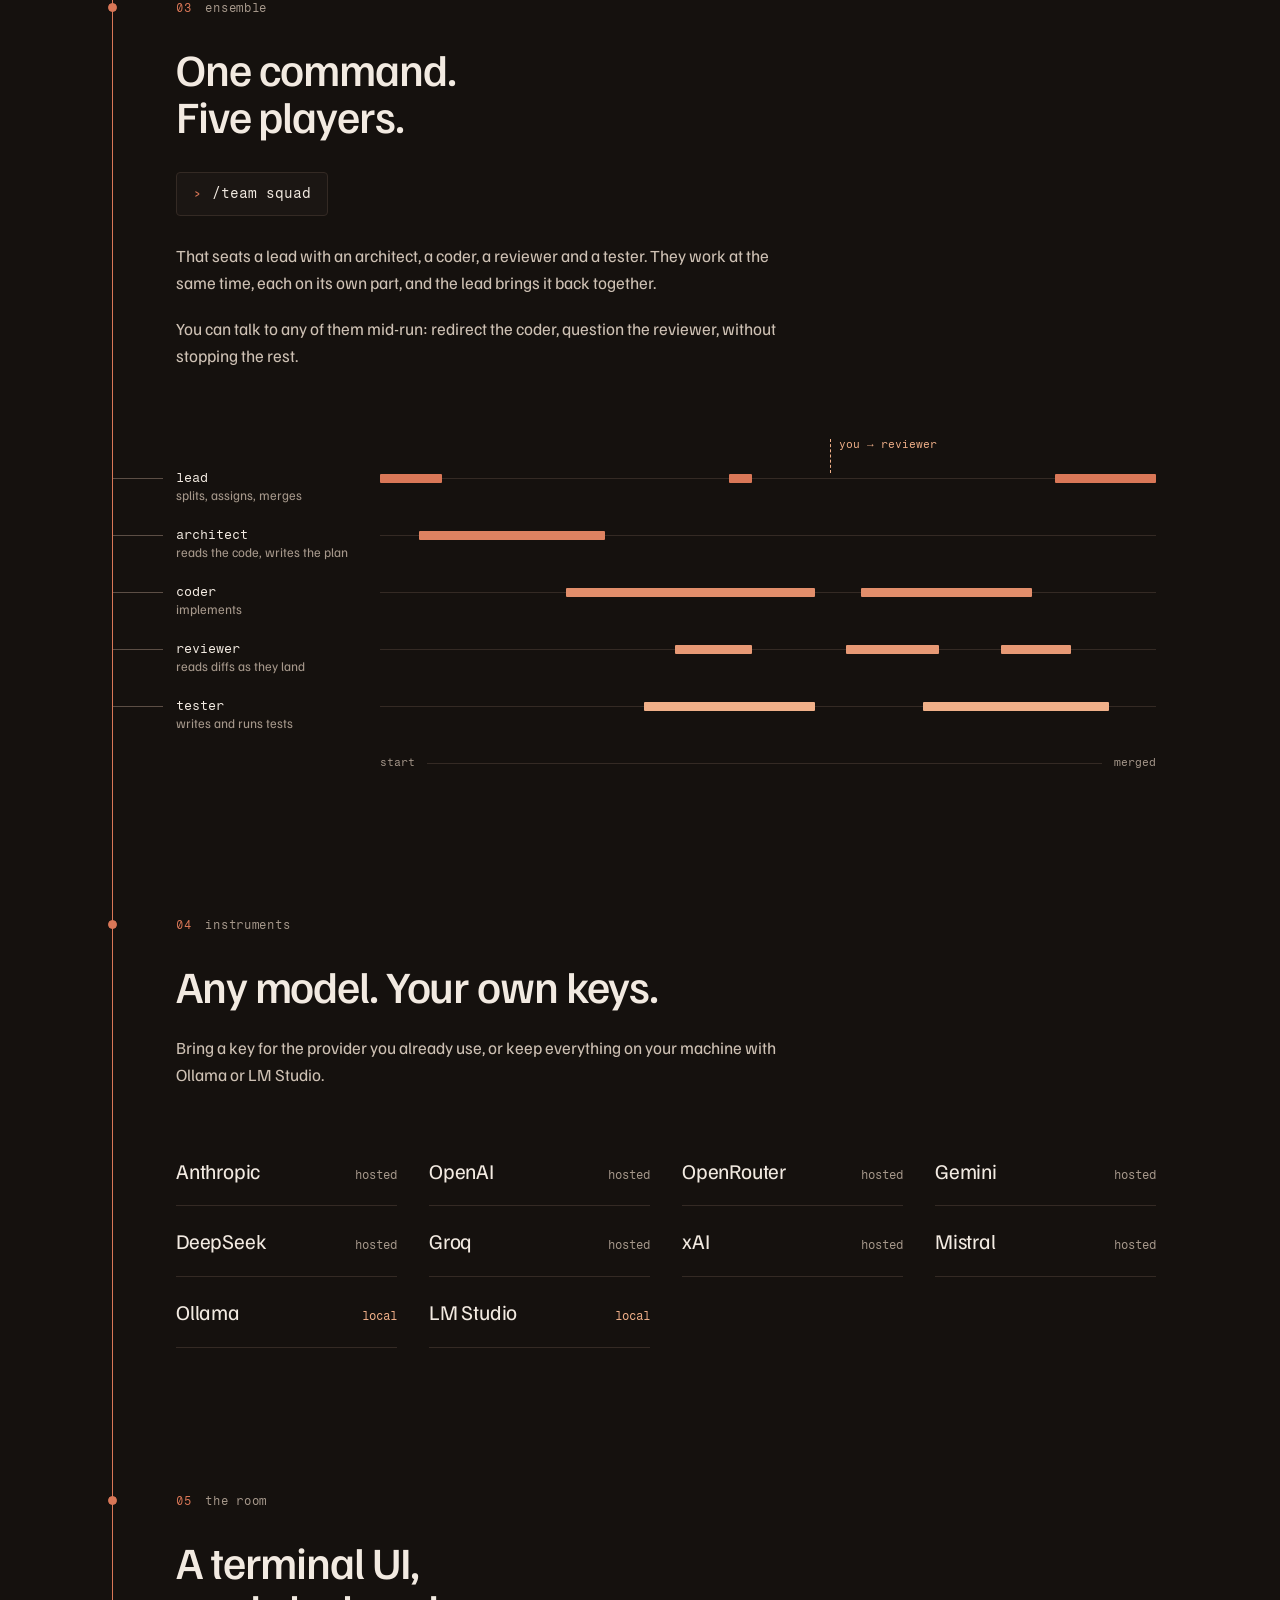
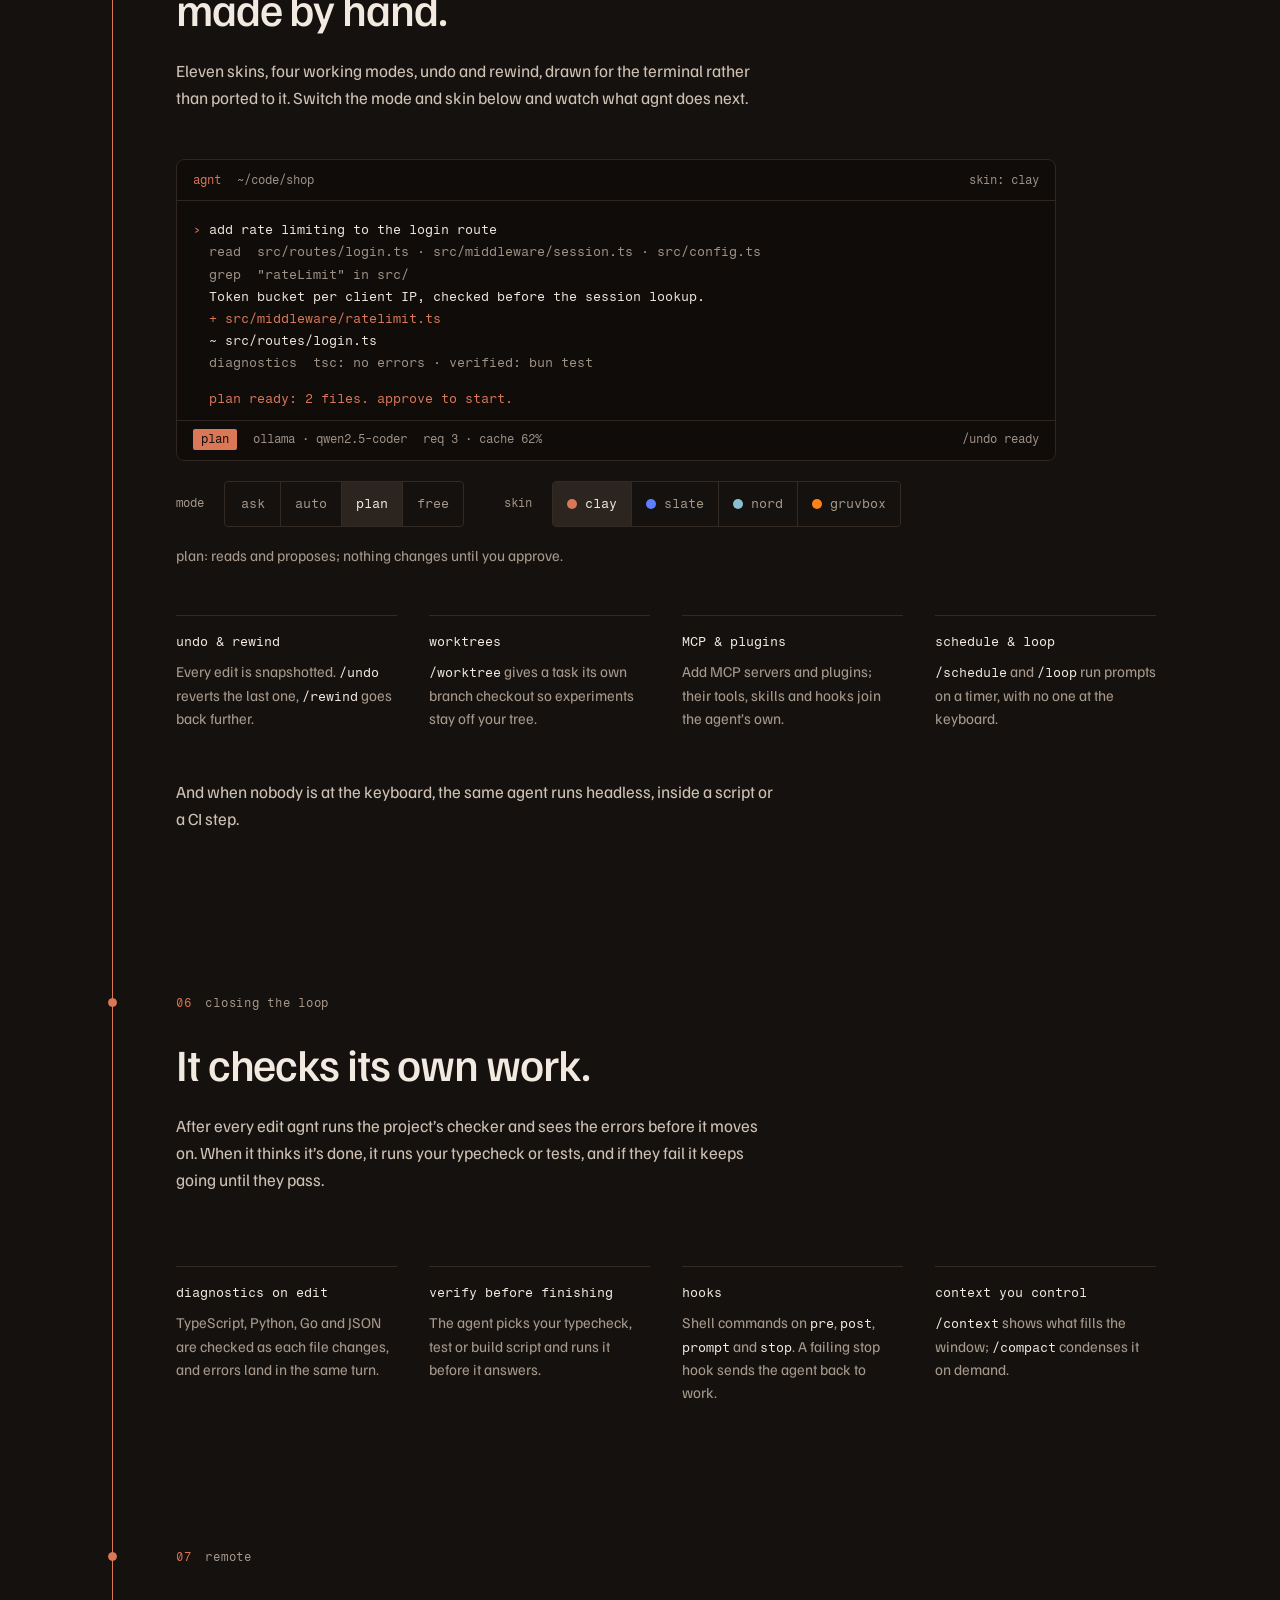
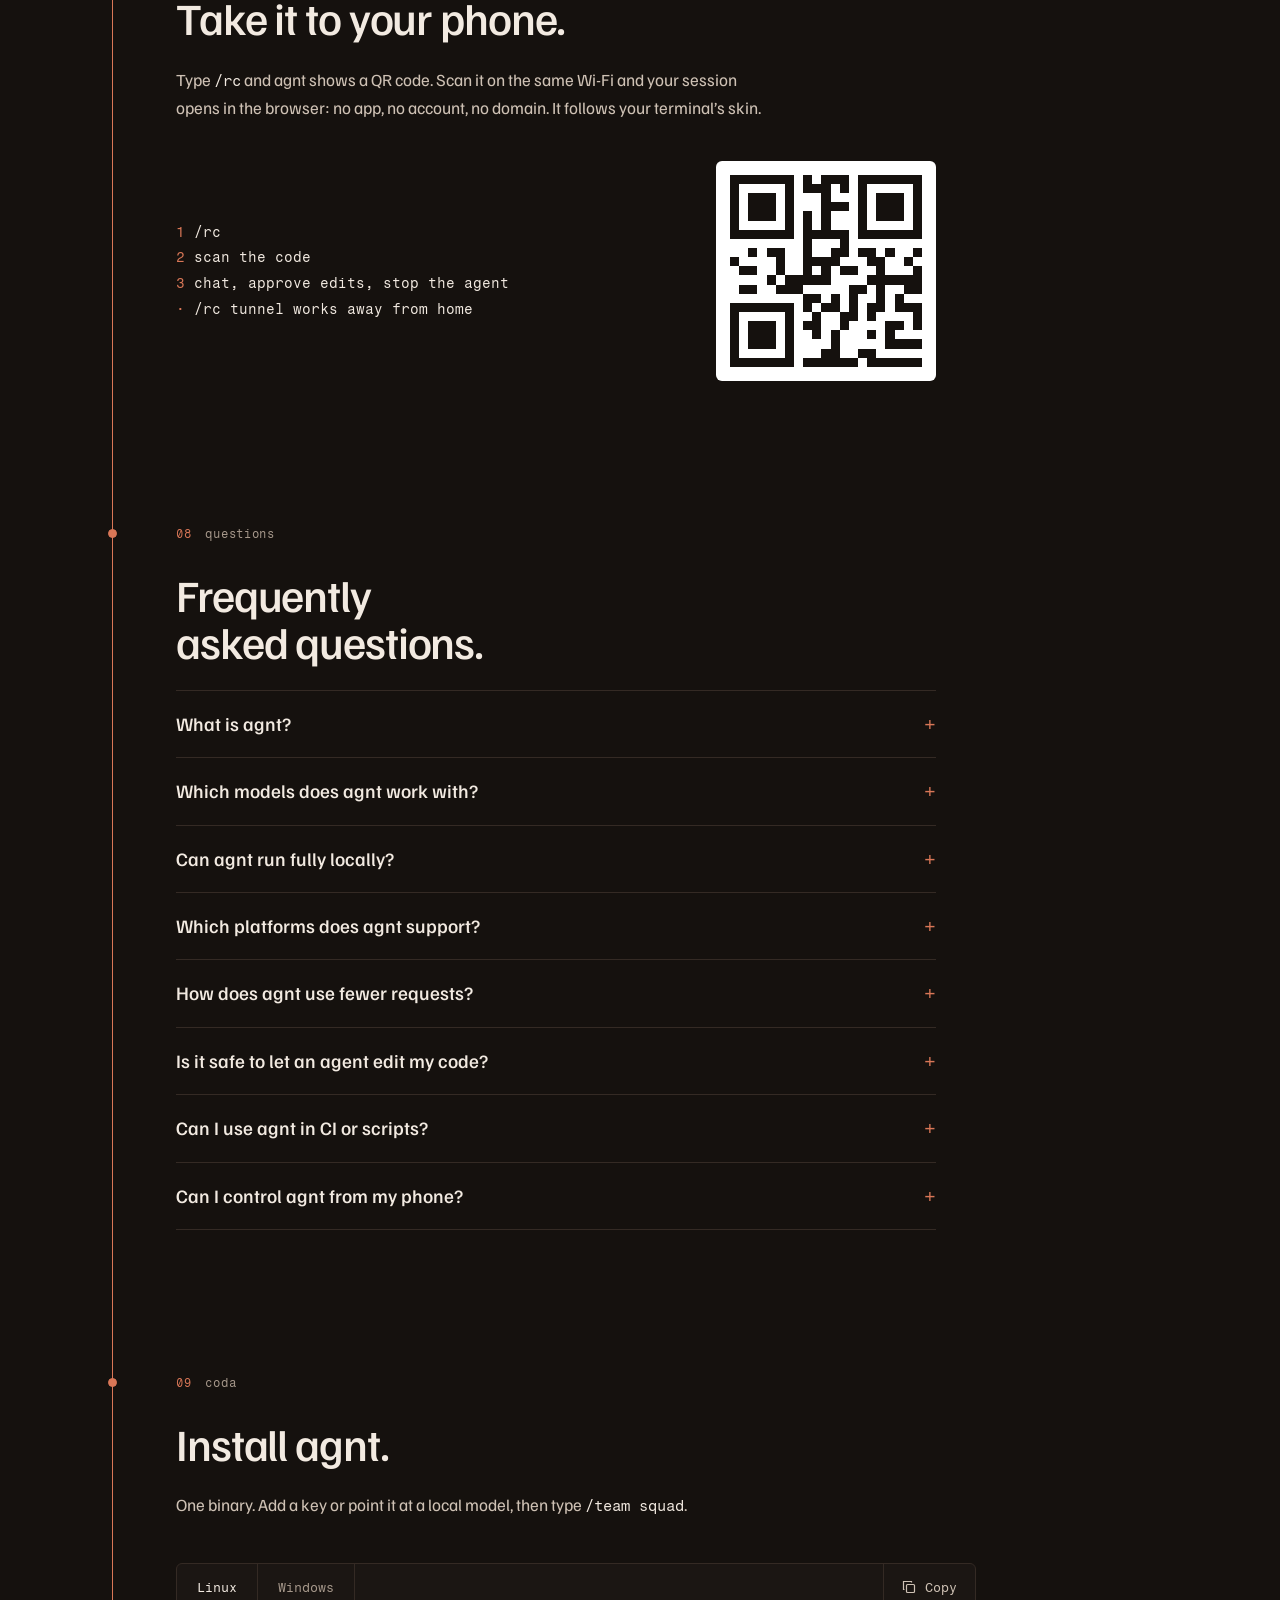
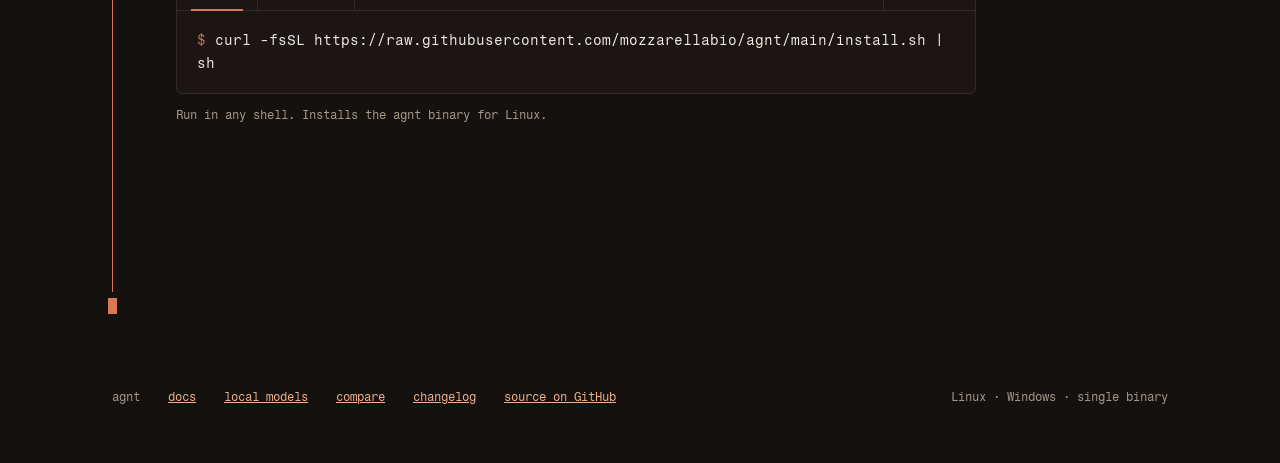
==== commit 5071c34f: "Add files via upload" ====
--- a/index.html
+++ b/index.html
@@ -3,22 +3,47 @@
 <head>
 <meta charset="utf-8">
 <meta name="viewport" content="width=device-width, initial-scale=1">
-<title>agnt — agent orchestras in your terminal</title>
-<meta name="description" content="agnt is a coding agent that lives in your terminal. One binary for Linux and Windows, any model, and whole teams of agents working at once.">
+<title>agnt — AI coding agent for your terminal | multi-agent, any model</title>
+<meta name="description" content="agnt is an AI coding agent for the terminal. Run teams of agents in parallel with any model (Anthropic, OpenAI, Gemini, Ollama), batched tool calls, prompt caching and self-verification. One binary for Linux and Windows.">
+<meta name="keywords" content="AI coding agent, terminal coding agent, CLI coding assistant, multi-agent, agent orchestration, Ollama, LM Studio, Anthropic, OpenAI, Gemini, MCP, agnt">
+<link rel="canonical" href="https://mozzarellabio.github.io/agnt/">
+<meta name="author" content="mozzarellabio">
+<meta name="robots" content="index, follow, max-image-preview:large, max-snippet:-1, max-video-preview:-1">
 <meta name="theme-color" content="#15110E">
+<meta name="color-scheme" content="dark">
 <meta property="og:type" content="website">
-<meta property="og:title" content="agnt — agent orchestras in your terminal">
-<meta property="og:description" content="A terminal coding agent that batches, parallelizes, caches, and conducts teams of agents.">
+<meta property="og:site_name" content="agnt">
+<meta property="og:locale" content="en_US">
+<meta property="og:url" content="https://mozzarellabio.github.io/agnt/">
+<meta property="og:image" content="https://mozzarellabio.github.io/agnt/assets/img/og.png">
+<meta property="og:image:width" content="1200">
+<meta property="og:image:height" content="630">
+<meta property="og:image:alt" content="agnt: agent orchestras in your terminal">
+<meta property="og:title" content="agnt — AI coding agent for your terminal">
+<meta property="og:description" content="Teams of coding agents working in parallel, on any model, from one binary. Batched tool calls, prompt caching, self-verification, undo and rewind.">
+<meta name="twitter:card" content="summary_large_image">
+<meta name="twitter:image" content="https://mozzarellabio.github.io/agnt/assets/img/og.png">
+<meta name="twitter:title" content="agnt — AI coding agent for your terminal">
+<meta name="twitter:description" content="Teams of coding agents working in parallel, on any model, from one binary for Linux and Windows.">
+<link rel="preload" href="assets/fonts/familjen-grotesk.woff2" as="font" type="font/woff2" crossorigin>
+<link rel="preload" href="assets/fonts/fragment-mono.woff2" as="font" type="font/woff2" crossorigin>
+<script type="application/ld+json">{"@context":"https://schema.org","@graph":[{"@type":"SoftwareApplication","name":"agnt","applicationCategory":"DeveloperApplication","applicationSubCategory":"AI coding agent","operatingSystem":"Linux, Windows","description":"An AI coding agent for the terminal that runs teams of agents in parallel on any model, with batched tool calls, prompt caching, context compaction and self-verification.","softwareVersion":"0.0.3","downloadUrl":"https://github.com/mozzarellabio/agnt/releases","screenshot":"https://mozzarellabio.github.io/agnt/assets/img/agnt-terminal.png","codeRepository":"https://github.com/mozzarellabio/agnt","offers":{"@type":"Offer","price":"0","priceCurrency":"USD"},"author":{"@type":"Person","name":"mozzarellabio","url":"https://github.com/mozzarellabio"},"featureList":["Multi-agent teams working in parallel","Works with Anthropic, OpenAI, OpenRouter, Gemini, DeepSeek, Groq, xAI, Mistral, Ollama and LM Studio","Batched tool calls, parallel reads, prompt caching, context compaction","Diagnostics on edit and verification before finishing","Undo, rewind and git worktrees","MCP servers and plugins","Remote control from a phone via QR code"]},{"@type":"FAQPage","mainEntity":[{"@type":"Question","name":"What is agnt?","acceptedAnswer":{"@type":"Answer","text":"agnt is an AI coding agent that runs in your terminal. It reads and edits your code, runs your checks, and can split a task across a team of agents working at the same time."}},{"@type":"Question","name":"Which models does agnt work with?","acceptedAnswer":{"@type":"Answer","text":"Anthropic, OpenAI, OpenRouter, Gemini, DeepSeek, Groq, xAI and Mistral with your own API keys, plus Ollama and LM Studio for models that run on your machine. Any OpenAI-compatible endpoint can be added with /provider."}},{"@type":"Question","name":"Can agnt run fully locally?","acceptedAnswer":{"@type":"Answer","text":"Yes. Point it at Ollama or LM Studio and nothing leaves your machine except what you choose to send."}},{"@type":"Question","name":"Which platforms does agnt support?","acceptedAnswer":{"@type":"Answer","text":"Linux and Windows. It installs as a single binary with one command."}},{"@type":"Question","name":"How does agnt use fewer requests?","acceptedAnswer":{"@type":"Answer","text":"It batches tool calls into one request, reads files in parallel, caches the stable part of the prompt, and compacts long context before it overflows."}},{"@type":"Question","name":"Is it safe to let an agent edit my code?","acceptedAnswer":{"@type":"Answer","text":"Four modes control what it may do: ask, auto, plan (read-only until you approve) and free. Every edit is snapshotted, so /undo and /rewind restore earlier states, and /allow and /deny set permanent rules."}},{"@type":"Question","name":"Can I use agnt in CI or scripts?","acceptedAnswer":{"@type":"Answer","text":"Yes. The same agent runs headless, inside a script or a CI step."}},{"@type":"Question","name":"Can I control agnt from my phone?","acceptedAnswer":{"@type":"Answer","text":"Type /rc and scan the QR code on the same Wi-Fi. The session opens in your browser with no app or account. /rc tunnel works away from home."}}]},{"@type":"WebSite","name":"agnt","url":"https://mozzarellabio.github.io/agnt/","description":"agnt, an AI coding agent for the terminal"}]}</script>
 <link rel="icon" href="data:image/svg+xml,%3Csvg xmlns='http://www.w3.org/2000/svg' viewBox='0 0 32 32'%3E%3Crect width='32' height='32' rx='7' fill='%2315110E'/%3E%3Cpath d='M16 6l9 10-9 10-9-10z' fill='%23D97757'/%3E%3C/svg%3E">
-<link rel="stylesheet" href="styles.css">
-<script src="main.js" defer></script>
+<link rel="sitemap" type="application/xml" href="sitemap.xml">
+<link rel="stylesheet" href="assets/styles.css">
+<script src="assets/main.js" defer></script>
 </head>
 <body>
 <main class="page">
+<header class="nav">
+<a class="nav-mark" href="./">agnt</a>
+<nav class="nav-links" aria-label="Primary"><a href="docs.html">Docs</a><a href="compare.html">Compare</a><a href="https://github.com/mozzarellabio/agnt">GitHub</a><a class="nav-cta" href="#overture">Install</a></nav>
+</header>
 
 <section class="hero" aria-label="agnt">
-<h1 class="sr">agnt: agent orchestras in your terminal</h1>
+<h1 class="tag">agnt: an AI coding agent for your terminal</h1>
 <div class="banner" role="img" aria-label="agnt"><span style="color: #D97757">                     __</span><span style="color: #DD8261">  ____ _____ _____  / /_</span><span style="color: #E28E6B"> / __ `/ __ `/ __ \/ __/</span><span style="color: #E79975">/ /_/ / /_/ / / / / /_</span><span style="color: #EBA57F">\__,_/\__, /_/ /_/\__/</span><span style="color: #F0B089">     /____/</span></div>
+<div class="cta"><a class="btn" href="#overture">Install agnt</a><a class="btn ghost" href="docs.html">Read the docs</a></div>
 <a class="hint" href="#overture"><span>scroll</span><span class="hint-line" aria-hidden="true"><span class="hint-dot"></span></span></a>
 </section>
 
@@ -44,6 +69,8 @@
 <div class="cmd" tabindex="0" role="region" aria-label="Install command"><code><span class="pr" aria-hidden="true">$ </span><span data-cmd>curl -fsSL https://raw.githubusercontent.com/mozzarellabio/agnt/main/install.sh | sh</span></code></div>
 </div>
 <p class="osnote" data-osnote>Run in any shell. Installs the agnt binary for Linux.</p>
+<figure class="shot"><img src="assets/img/agnt-terminal.png" width="971" height="566" alt="The agnt terminal app: logo, command list, model picker and input prompt" decoding="async"><figcaption>agnt running in a terminal.</figcaption></figure>
+<noscript><p class="osnote">Windows (PowerShell): irm https://raw.githubusercontent.com/mozzarellabio/agnt/main/install.ps1 | iex</p></noscript>
 </section>
 
 <section class="mv" aria-labelledby="t-eco">
@@ -200,9 +227,25 @@
 </div>
 </section>
 
+<section class="mv" aria-labelledby="t-faq">
+<span class="node" aria-hidden="true"></span>
+<p class="mlabel"><span class="n">08</span><span>questions</span></p>
+<h2 class="h" id="t-faq">Frequently asked questions.</h2>
+<div class="faq">
+<details><summary>What is agnt?</summary><p>agnt is an AI coding agent that runs in your terminal. It reads and edits your code, runs your checks, and can split a task across a team of agents working at the same time.</p></details>
+<details><summary>Which models does agnt work with?</summary><p>Anthropic, OpenAI, OpenRouter, Gemini, DeepSeek, Groq, xAI and Mistral with your own API keys, plus Ollama and LM Studio for models that run on your machine. Any OpenAI-compatible endpoint can be added with /provider.</p></details>
+<details><summary>Can agnt run fully locally?</summary><p>Yes. Point it at Ollama or LM Studio and nothing leaves your machine except what you choose to send.</p></details>
+<details><summary>Which platforms does agnt support?</summary><p>Linux and Windows. It installs as a single binary with one command.</p></details>
+<details><summary>How does agnt use fewer requests?</summary><p>It batches tool calls into one request, reads files in parallel, caches the stable part of the prompt, and compacts long context before it overflows.</p></details>
+<details><summary>Is it safe to let an agent edit my code?</summary><p>Four modes control what it may do: ask, auto, plan (read-only until you approve) and free. Every edit is snapshotted, so /undo and /rewind restore earlier states, and /allow and /deny set permanent rules.</p></details>
+<details><summary>Can I use agnt in CI or scripts?</summary><p>Yes. The same agent runs headless, inside a script or a CI step.</p></details>
+<details><summary>Can I control agnt from my phone?</summary><p>Type /rc and scan the QR code on the same Wi-Fi. The session opens in your browser with no app or account. /rc tunnel works away from home.</p></details>
+</div>
+</section>
+
 <section class="mv coda" aria-labelledby="t-coda">
 <span class="node" aria-hidden="true"></span>
-<p class="mlabel"><span class="n">08</span><span>coda</span></p>
+<p class="mlabel"><span class="n">09</span><span>coda</span></p>
 <h2 class="h" id="t-coda">Install agnt.</h2>
 <p class="lede">One binary. Add a key or point it at a local model, then type <span class="ic">/team squad</span>.</p>
 <div class="inst">
@@ -224,6 +267,10 @@
 
 <footer class="foot">
 <span>agnt</span>
+<a href="docs.html">docs</a>
+<a href="ollama.html">local models</a>
+<a href="compare.html">compare</a>
+<a href="changelog.html">changelog</a>
 <a href="https://github.com/mozzarellabio/agnt">source on GitHub</a>
 <span class="r">Linux · Windows · single binary</span>
 </footer>
--- a/assets/styles.css
+++ b/assets/styles.css
@@ -0,0 +1,227 @@
+@font-face{font-family:"Familjen Grotesk";font-style:normal;font-weight:400 600;font-display:swap;src:url("fonts/familjen-grotesk.woff2") format("woff2")}
+@font-face{font-family:"Fragment Mono";font-style:normal;font-weight:400;font-display:swap;src:url("fonts/fragment-mono.woff2") format("woff2")}
+body{margin:0;background:#15110E}
+a{color:#F0B089}a:hover{color:#F7CBA9}
+.page{--bg:#15110E;--bg2:#1B1613;--line:#342A24;--faint:#5C4E45;--text:#F2EAE1;--body:#CEC1B4;--muted:#A6988B;--clay:#D97757;--peach:#F0B089;--g:64px;--sans:"Familjen Grotesk","Helvetica Neue",Helvetica,sans-serif;--mono:"Fragment Mono",ui-monospace,SFMono-Regular,Menlo,Consolas,monospace;background:var(--bg);color:var(--body);font-family:var(--sans);font-size:17px;line-height:1.6;overflow-x:clip;-webkit-font-smoothing:antialiased}
+.page *{box-sizing:border-box}
+.sr{position:absolute;width:1px;height:1px;overflow:hidden;clip:rect(0 0 0 0);white-space:nowrap;margin:-1px;padding:0;border:0}
+.page :focus-visible{outline:2px solid #F0B089;outline-offset:3px;border-radius:2px}
+
+.hero{position:relative;min-height:clamp(560px,100svh,1000px);display:flex;flex-direction:column;align-items:center;padding-top:clamp(96px,24svh,240px)}
+.banner{font-family:var(--mono);font-size:clamp(14px,4.4vw,34px);line-height:1.18;margin:0}
+.nav{position:sticky;top:0;z-index:20;display:flex;justify-content:space-between;align-items:center;height:56px;padding:0 32px;background:rgba(21,17,14,.82);backdrop-filter:blur(10px);-webkit-backdrop-filter:blur(10px);border-bottom:1px solid var(--line);font-family:var(--mono);font-size:13px}
+.nav a{color:var(--body);text-decoration:none}
+.nav a:hover{color:var(--text)}
+.nav-mark{color:var(--clay) !important;font-weight:400;letter-spacing:.02em}
+.nav-links{display:flex;align-items:center;gap:26px}
+.nav-cta{border:1px solid var(--clay);border-radius:4px;padding:6px 14px;color:var(--text) !important}
+.nav-cta:hover{background:var(--clay);color:#15110E !important}
+.cta{display:flex;gap:12px;margin-top:40px;flex-wrap:wrap;justify-content:center}
+.btn{display:inline-flex;align-items:center;justify-content:center;min-height:46px;padding:0 24px;border-radius:4px;background:var(--clay);color:#15110E;font-family:var(--mono);font-size:14px;text-decoration:none}
+.btn:hover{background:var(--peach);color:#15110E}
+.btn.ghost{background:none;border:1px solid var(--faint);color:var(--text)}
+.btn.ghost:hover{border-color:var(--text);background:none;color:var(--text)}
+.banner span{display:block;white-space:pre;animation:type .42s steps(24,end) both}
+.banner span:nth-child(1){animation-delay:.15s}.banner span:nth-child(2){animation-delay:.23s}.banner span:nth-child(3){animation-delay:.31s}.banner span:nth-child(4){animation-delay:.39s}.banner span:nth-child(5){animation-delay:.47s}.banner span:nth-child(6){animation-delay:.55s}
+@keyframes type{from{clip-path:inset(0 100% 0 0)}to{clip-path:inset(0 0 0 0)}}
+.hint{margin-top:auto;display:flex;flex-direction:column;align-items:center;gap:14px;padding-top:24px;text-decoration:none;color:var(--muted);font-family:var(--mono);font-size:11px;letter-spacing:.16em}
+.hint:hover{color:var(--text)}
+.hint-line{position:relative;display:block;width:1px;height:76px;background:var(--faint);overflow:hidden}
+.hint-dot{position:absolute;left:0;top:-18px;width:1px;height:18px;background:var(--clay);animation:drip 2.8s cubic-bezier(.45,0,.55,1) 1.4s infinite}
+@keyframes drip{0%{transform:translateY(0)}70%,100%{transform:translateY(96px)}}
+
+.wrap{max-width:1120px;margin:0 auto;padding:0 32px}
+.score{position:relative;padding-left:var(--g)}
+.bend-a{position:absolute;top:0;left:12px;right:calc(50% - 1px);height:24px;border-right:1px solid var(--faint);border-bottom:1px solid var(--faint);border-bottom-right-radius:12px}
+.bend-b{position:absolute;top:23px;left:0;right:calc(50% + 11px);height:24px;border-left:1px solid var(--faint);border-top:1px solid var(--faint);border-top-left-radius:12px}
+.spine{position:absolute;left:0;top:47px;bottom:0;width:1px;background:var(--faint);view-timeline-name:--spine}
+.spine-fill{position:absolute;inset:0;background:var(--clay);transform-origin:top}
+.mv{position:relative;padding-top:144px}
+.node{position:absolute;left:calc(-1 * var(--g) - 4px);top:148px;width:9px;height:9px;border-radius:50%;border:1px solid var(--clay);background:var(--clay)}
+.mlabel{display:flex;gap:14px;margin:0 0 28px;font-family:var(--mono);font-size:12px;line-height:18px;letter-spacing:.06em;color:var(--muted)}
+.mlabel .n{color:var(--clay)}
+.big{font-family:var(--sans);font-weight:500;font-size:clamp(44px,6.4vw,88px);line-height:.98;letter-spacing:-.035em;color:var(--text);margin:0 0 32px;max-width:13ch;text-wrap:balance}
+.big .dot{color:var(--clay)}
+.h{font-family:var(--sans);font-weight:500;font-size:clamp(30px,3.5vw,48px);line-height:1.06;letter-spacing:-.025em;color:var(--text);margin:0 0 24px;max-width:20ch;text-wrap:balance}
+.lede{max-width:60ch;margin:0 0 18px;text-wrap:pretty}
+.lede code,.ic{font-family:var(--mono);font-size:.88em;color:var(--text)}
+
+.inst{max-width:800px;margin-top:44px;border:1px solid var(--line);border-radius:6px;background:var(--bg2)}
+.inst-top{display:flex;justify-content:space-between;align-items:stretch;border-bottom:1px solid var(--line)}
+.os{display:flex}
+.osb{appearance:none;position:relative;background:none;border:0;border-right:1px solid var(--line);color:var(--muted);font-family:var(--mono);font-size:13px;padding:0 20px;min-height:46px;cursor:pointer}
+.osb:hover{color:var(--text)}
+.osb[aria-pressed="true"]{color:var(--text)}
+.osb[aria-pressed="true"]::after{content:"";position:absolute;left:14px;right:14px;bottom:-1px;height:2px;background:var(--clay)}
+.copy{appearance:none;background:none;border:0;border-left:1px solid var(--line);color:var(--body);font-family:var(--mono);font-size:13px;padding:0 18px;min-height:46px;display:flex;align-items:center;gap:9px;cursor:pointer}
+.copy:hover{color:var(--peach)}
+.cmd{overflow-x:auto;padding:18px 20px}
+.cmd code{display:block;font-family:var(--mono);font-size:13.5px;line-height:1.7;color:var(--text);white-space:pre-wrap;word-break:normal;overflow-wrap:normal}
+.pr{color:var(--clay);user-select:none;-webkit-user-select:none}
+.osnote{max-width:800px;margin:12px 0 0;font-family:var(--mono);font-size:12px;line-height:1.5;color:var(--muted)}
+
+.dgrid{position:relative;max-width:980px;margin-top:64px;padding-top:36px;display:grid;grid-template-columns:176px minmax(0,1fr);column-gap:28px;row-gap:22px;align-items:start}
+.who{position:relative;display:flex;flex-direction:column;line-height:1.35}
+.nm{font-family:var(--mono);font-size:13px;color:var(--text)}
+.rl{font-size:13px;color:var(--muted)}
+.branch{position:absolute;left:calc(-1 * var(--g) + 1px);width:calc(var(--g) - 14px);top:9px;height:1px;background:var(--faint)}
+.track{position:relative;height:18px}
+.eco .track{height:44px}
+.staff{position:absolute;left:0;right:0;top:9px;height:1px;background:var(--line)}
+.bars{position:absolute;inset:0}
+.bar{position:absolute;top:5px;height:9px;border-radius:1px}
+.seg-l{position:absolute;top:24px;font-family:var(--mono);font-size:10.5px;line-height:1;color:var(--muted);white-space:nowrap}
+.overlay{grid-column:2;position:relative;pointer-events:none}
+.ens .overlay{grid-row:1 / 6}
+.eco .overlay{grid-row:1 / 3}
+.ph{position:absolute;top:-8px;bottom:-8px;left:100%;width:1px;background:var(--peach);opacity:0}
+.you{position:absolute;left:58%;top:-30px;bottom:-4px;border-left:1px dashed var(--peach)}
+.you span{position:absolute;top:0;left:8px;white-space:nowrap;font-family:var(--mono);font-size:11px;line-height:1;color:var(--peach)}
+.axis{grid-column:2;display:flex;align-items:center;gap:12px;font-family:var(--mono);font-size:11px;color:var(--muted)}
+.axis i{flex:1;height:1px;background:var(--line)}
+.cap{grid-column:2;margin:0;font-size:13px;color:var(--muted)}
+.ens{view-timeline-name:--ens}
+.eco{view-timeline-name:--eco}
+.cmdline{display:inline-flex;gap:10px;margin:8px 0 26px;padding:10px 16px;border:1px solid var(--line);border-radius:4px;background:var(--bg2);font-family:var(--mono);font-size:14px;color:var(--text)}
+.cmdline span{color:var(--clay)}
+
+.mech{display:grid;grid-template-columns:repeat(auto-fit,minmax(min(210px,100%),1fr));gap:28px 32px;margin-top:72px;max-width:980px}
+.mech div{border-top:1px solid var(--line);padding-top:16px}
+.mech h3{font-family:var(--mono);font-weight:400;font-size:13px;color:var(--text);margin:0 0 8px}
+.mech p{margin:0;font-size:15px;line-height:1.55;color:var(--muted)}
+
+.roster{display:grid;grid-template-columns:repeat(auto-fit,minmax(min(210px,100%),1fr));column-gap:32px;margin-top:48px;max-width:980px}
+.roster div{display:flex;justify-content:space-between;align-items:baseline;gap:12px;padding:18px 0;border-bottom:1px solid var(--line)}
+.roster .p{font-size:21px;letter-spacing:-.01em;color:var(--text)}
+.roster .k{font-family:var(--mono);font-size:11px;color:var(--muted)}
+.roster .loc .k{color:var(--peach)}
+
+.term{max-width:880px;margin-top:48px;border:1px solid var(--tline);border-radius:8px;background:var(--tbg);color:var(--tfg);font-family:var(--mono);font-size:13px;line-height:1.7;overflow:hidden;transition:background-color .25s linear,color .25s linear,border-color .25s linear}
+.term[data-skin="clay"]{--tbg:#100C0A;--tfg:#ECE3D9;--tacc:#D97757;--tdim:#9E9186;--tline:#2F2621}
+.term[data-skin="slate"]{--tbg:#12151F;--tfg:#DCE3F0;--tacc:#5B7FFF;--tdim:#8793AD;--tline:#2A3350}
+.term[data-skin="nord"]{--tbg:#262B35;--tfg:#ECEFF4;--tacc:#88C0D0;--tdim:#8A93A6;--tline:#3B4252}
+.term[data-skin="gruvbox"]{--tbg:#1D1C1A;--tfg:#EBDBB2;--tacc:#FE8019;--tdim:#928374;--tline:#3C3836}
+.term-top{display:flex;flex-wrap:wrap;gap:4px 16px;align-items:center;padding:10px 16px;border-bottom:1px solid var(--tline);font-size:12px;color:var(--tdim)}
+.term-top b{font-weight:400;color:var(--tacc)}
+.term-top .r{margin-left:auto}
+.term-body{padding:18px 16px 10px}
+.tl{margin:0;white-space:pre-wrap}
+.t-dim{color:var(--tdim)}
+.t-acc{color:var(--tacc)}
+.t-hint{margin-top:14px;color:var(--tacc)}
+.term-status{display:flex;flex-wrap:wrap;gap:4px 16px;align-items:center;padding:8px 16px 10px;border-top:1px solid var(--tline);font-size:12px;color:var(--tdim)}
+.t-mode{background:var(--tacc);color:var(--tbg);padding:0 8px;border-radius:2px}
+.term-status .r{margin-left:auto}
+.ctls{display:flex;flex-wrap:wrap;gap:16px 40px;margin-top:20px;max-width:880px}
+.ctl{display:flex;align-items:center;gap:14px}
+.ctl-l{font-family:var(--mono);font-size:12px;color:var(--muted);min-width:34px}
+.seg{display:flex;border:1px solid var(--line);border-radius:4px;overflow:hidden}
+.segb{appearance:none;background:none;border:0;border-right:1px solid var(--line);color:var(--muted);font-family:var(--mono);font-size:13px;min-height:44px;min-width:56px;padding:0 14px;cursor:pointer;display:flex;align-items:center;justify-content:center;gap:8px}
+.segb:last-child{border-right:0}
+.segb:hover{color:var(--text)}
+.segb[aria-pressed="true"]{background:#2C241F;color:var(--text)}
+.sw{display:inline-block;width:10px;height:10px;border-radius:50%}
+.sw-clay{background:#D97757}.sw-slate{background:#5B7FFF}.sw-nord{background:#88C0D0}.sw-gruvbox{background:#FE8019}
+.mdesc{max-width:880px;margin:16px 0 40px;font-size:15px;color:var(--muted);min-height:1.6em}
+
+.coda{padding-bottom:168px}
+.end{position:absolute;left:calc(-1 * var(--g) - 4px);bottom:-22px;width:9px;height:16px;background:var(--clay);animation:blink 1.1s steps(1) infinite}
+@keyframes blink{50%{opacity:0}}
+.foot{max-width:1120px;margin:0 auto;padding:96px 32px 56px;display:flex;flex-wrap:wrap;gap:8px 28px;font-family:var(--mono);font-size:12px;color:var(--muted)}
+.foot .r{margin-left:auto}
+
+@keyframes grow-y{from{transform:scaleY(0)}to{transform:scaleY(1)}}
+@keyframes node-on{0%,49%{background:var(--bg)}50%,100%{background:var(--clay)}}
+@keyframes reveal{from{clip-path:inset(-4px 100% -4px 0)}to{clip-path:inset(-4px 0 -4px 0)}}
+@keyframes play{0%{left:0;opacity:1}94%{opacity:1}100%{left:100%;opacity:0}}
+@supports (animation-timeline: view()){
+.spine-fill{animation:grow-y linear both;animation-timeline:--spine;animation-range:cover 50vh cover calc(100% - 50vh)}
+.node{animation:node-on linear both;animation-timeline:view();animation-range:cover 0% cover 100%}
+.ens .bars,.ens .ph{animation-timeline:--ens}
+.eco .bars,.eco .ph{animation-timeline:--eco}
+.dgrid .bars{animation-name:reveal;animation-duration:1ms;animation-timing-function:linear;animation-fill-mode:both;animation-range:entry 90% cover 62%}
+.dgrid .ph{animation-name:play;animation-duration:1ms;animation-timing-function:linear;animation-fill-mode:both;animation-range:entry 90% cover 62%}
+.ens .bars,.ens .ph,.eco .bars,.eco .ph{animation-duration:auto}
+}
+
+@media (max-width:720px){
+.page{--g:28px;font-size:16px}
+.wrap{padding:0 16px}
+.cmd code{white-space:pre}
+.roster{grid-template-columns:repeat(2,minmax(0,1fr));column-gap:20px}
+.roster .p{font-size:18px}
+.ctl{flex-wrap:wrap;gap:8px 14px}
+.nav{padding:0 16px}
+.nav-links{gap:16px}
+.nav-links a:not(.nav-cta){display:none}
+.nav-links a[href^="docs"]{display:inline}
+.cta{flex-direction:column;align-items:stretch;width:min(320px,calc(100% - 48px))}
+.mv{padding-top:96px}
+.node{top:100px}
+.dgrid{grid-template-columns:96px minmax(0,1fr);column-gap:14px}
+.rl{font-size:12px}
+.seg-l{display:none}
+.eco .track{height:22px}
+.you span{left:auto;right:8px}
+.osb{padding:0 14px}
+.copy{padding:0 14px}
+.cmd{padding:16px}
+.cmd code{font-size:12.5px}
+.term{font-size:12px}
+.term-status .r{margin-left:0}
+.foot{padding:88px 16px 48px}
+.foot .r{margin-left:0}
+}
+@media (prefers-reduced-motion: reduce){
+.banner span,.end{animation:none !important}
+.hint-dot{display:none}
+.spine-fill,.node,.dgrid .bars,.dgrid .ph{animation:none !important}
+.term{transition:none}
+}
+.ens>:nth-child(1){grid-area:1/1}.ens>:nth-child(2){grid-area:1/2}
+.ens>:nth-child(3){grid-area:2/1}.ens>:nth-child(4){grid-area:2/2}
+.ens>:nth-child(5){grid-area:3/1}.ens>:nth-child(6){grid-area:3/2}
+.ens>:nth-child(7){grid-area:4/1}.ens>:nth-child(8){grid-area:4/2}
+.ens>:nth-child(9){grid-area:5/1}.ens>:nth-child(10){grid-area:5/2}
+.ens>.axis{grid-area:6/2}
+.eco>:nth-child(1){grid-area:1/1}.eco>:nth-child(2){grid-area:1/2}
+.eco>:nth-child(3){grid-area:2/1}.eco>:nth-child(4){grid-area:2/2}
+.eco>.cap{grid-area:3/2}
+.dgrid>.overlay{grid-column:2}
+.phone{display:grid;grid-template-columns:minmax(0,1fr) 260px;gap:48px;align-items:center;max-width:880px;margin-top:40px}
+.phone .qr{aspect-ratio:1;background:#fff;border-radius:6px;padding:14px;display:grid;grid-template-columns:repeat(21,1fr);gap:0}
+.phone .qr i{background:#15110E}
+.phone ol{margin:0;padding:0;list-style:none;font-family:var(--mono);font-size:13.5px;line-height:1.9;color:var(--text)}
+.phone li span{color:var(--clay)}
+@media (max-width:720px){.phone{grid-template-columns:1fr;gap:28px}.phone .qr{max-width:200px}}
+.mdesc+.mech{margin-top:48px}.mech+.lede{margin-top:48px}
+.phone{grid-template-columns:minmax(0,1fr) 220px;max-width:760px}
+@media (max-width:720px){.phone{grid-template-columns:1fr}}
+.shot{max-width:880px;margin:56px 0 0}
+.shot img{display:block;width:100%;height:auto;border:1px solid var(--line);border-radius:8px}
+.shot figcaption{margin-top:10px;font-family:var(--mono);font-size:12px;color:var(--muted)}
+.cmd{scrollbar-width:thin;scrollbar-color:var(--faint) transparent}
+@media (max-width:720px){.phone .qr{margin:0 auto}}
+.seg-l{font-size:12px}.roster .k,.hint{font-size:12px}
+html{scroll-behavior:smooth;scroll-padding-top:72px}
+@media (prefers-reduced-motion: reduce){html{scroll-behavior:auto}}
+@media (max-width:720px){.cmd code{overflow-wrap:anywhere}.tl{padding-left:2ch;text-indent:-2ch}.term-status .r{margin-left:0}}
+@media (max-width:720px){.ctl{flex-wrap:wrap;gap:8px 14px}.seg{flex-wrap:wrap}.segb{min-width:48px;padding:0 10px}}
+.tag{font-family:var(--mono);font-weight:400;font-size:clamp(13px,1.6vw,16px);letter-spacing:.04em;color:var(--muted);margin:28px 0 0;text-align:center;padding:0 24px}
+.faq{max-width:760px}
+.faq details{border-top:1px solid var(--line);padding:18px 0}
+.faq details:last-child{border-bottom:1px solid var(--line)}
+.faq summary{cursor:pointer;color:var(--text);font-size:19px;font-weight:500;list-style:none;display:flex;justify-content:space-between;gap:24px}
+.faq summary::-webkit-details-marker{display:none}
+.faq summary::after{content:"+";color:var(--clay);font-family:var(--mono)}
+.faq details[open] summary::after{content:"−"}
+.faq p{margin:12px 0 0;max-width:62ch}
+.doc{max-width:860px;margin:0 auto;padding:72px 32px 0}
+.doc .back{font-family:var(--mono);font-size:12px;color:var(--muted);text-decoration:none}
+.doc h1{font-family:var(--sans);font-weight:500;font-size:clamp(36px,5vw,60px);line-height:1;letter-spacing:-.03em;color:var(--text);margin:28px 0 20px}
+.doc h2{font-family:var(--sans);font-weight:500;font-size:28px;letter-spacing:-.02em;color:var(--text);margin:56px 0 16px}
+.doc dl{margin:0;border-top:1px solid var(--line)}
+.doc dt{font-family:var(--mono);font-size:14px;color:var(--text);padding-top:14px}
+.doc dd{margin:4px 0 0;padding-bottom:14px;border-bottom:1px solid var(--line);font-size:15px;color:var(--muted)}
+.doc ul{padding-left:20px}
+.doc pre{font-family:var(--mono);font-size:13px;background:var(--bg2);border:1px solid var(--line);border-radius:4px;padding:14px 16px;overflow-x:auto;color:var(--text)}
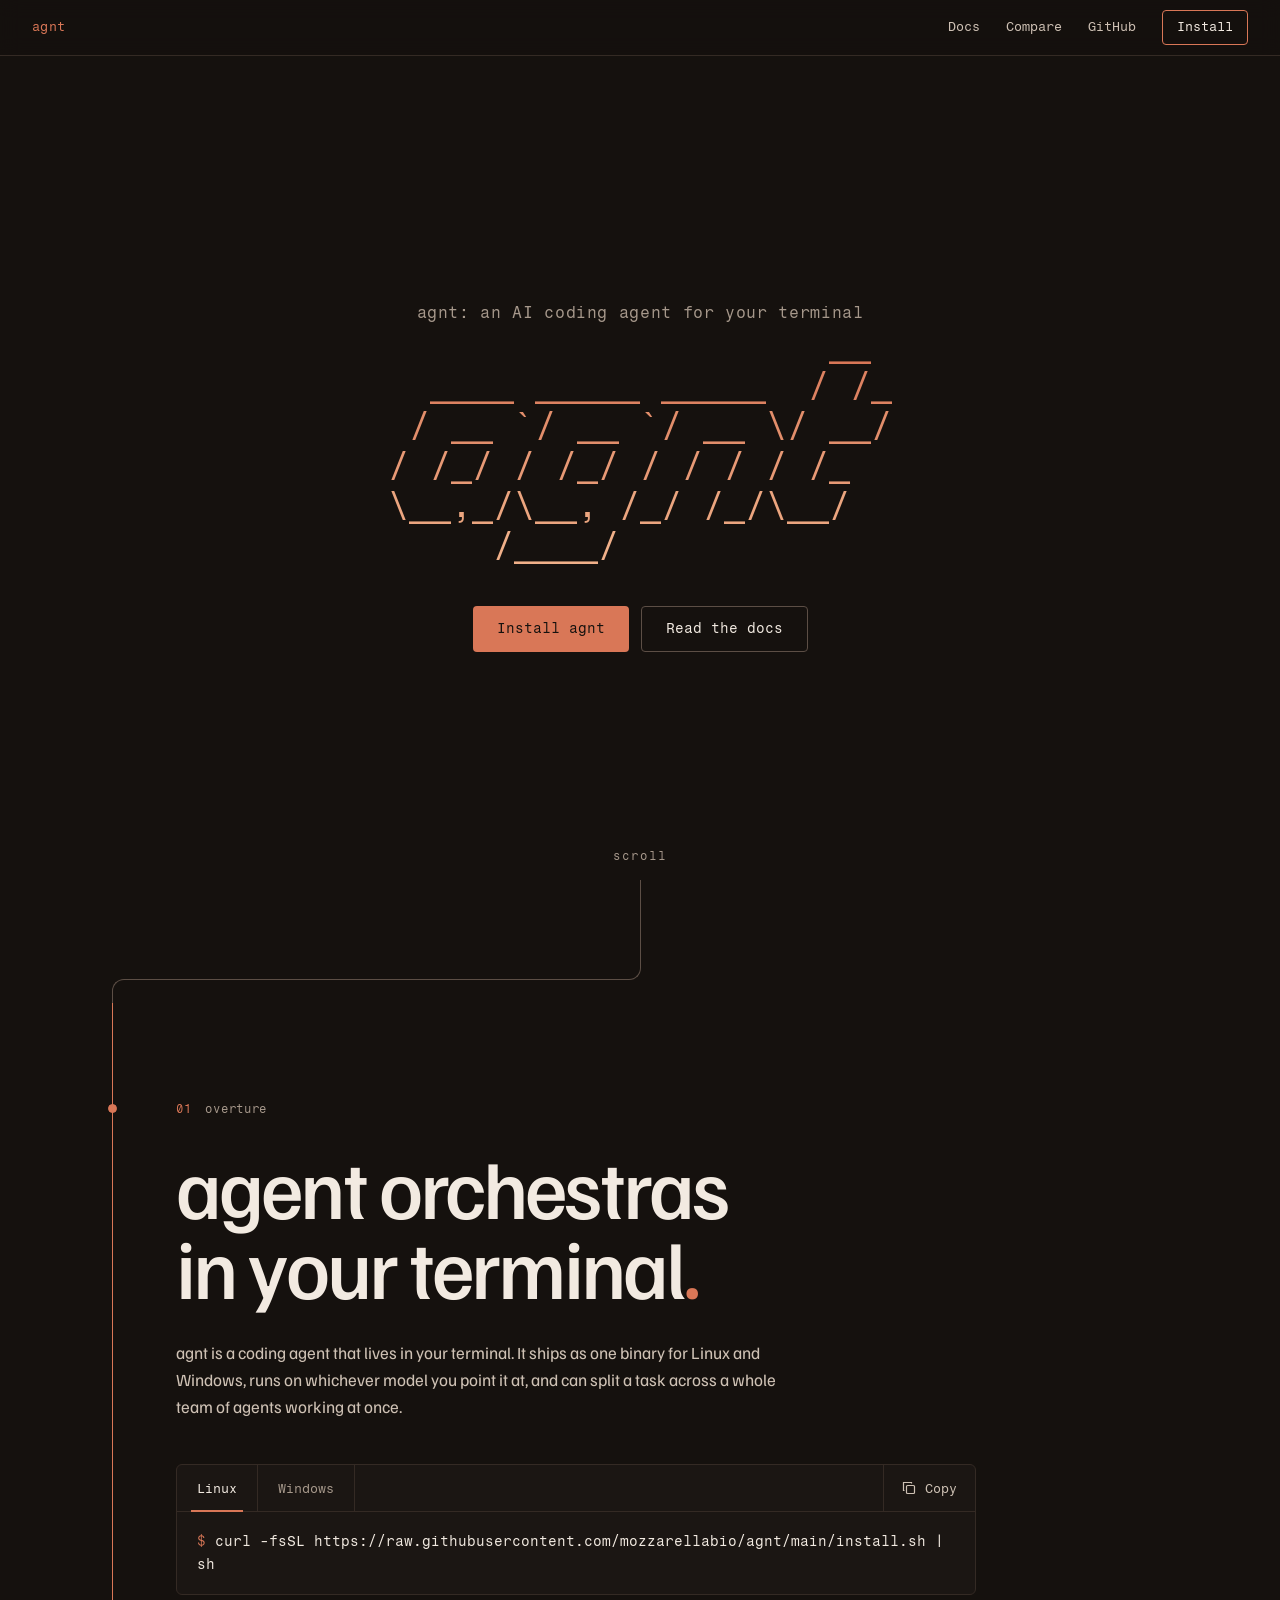
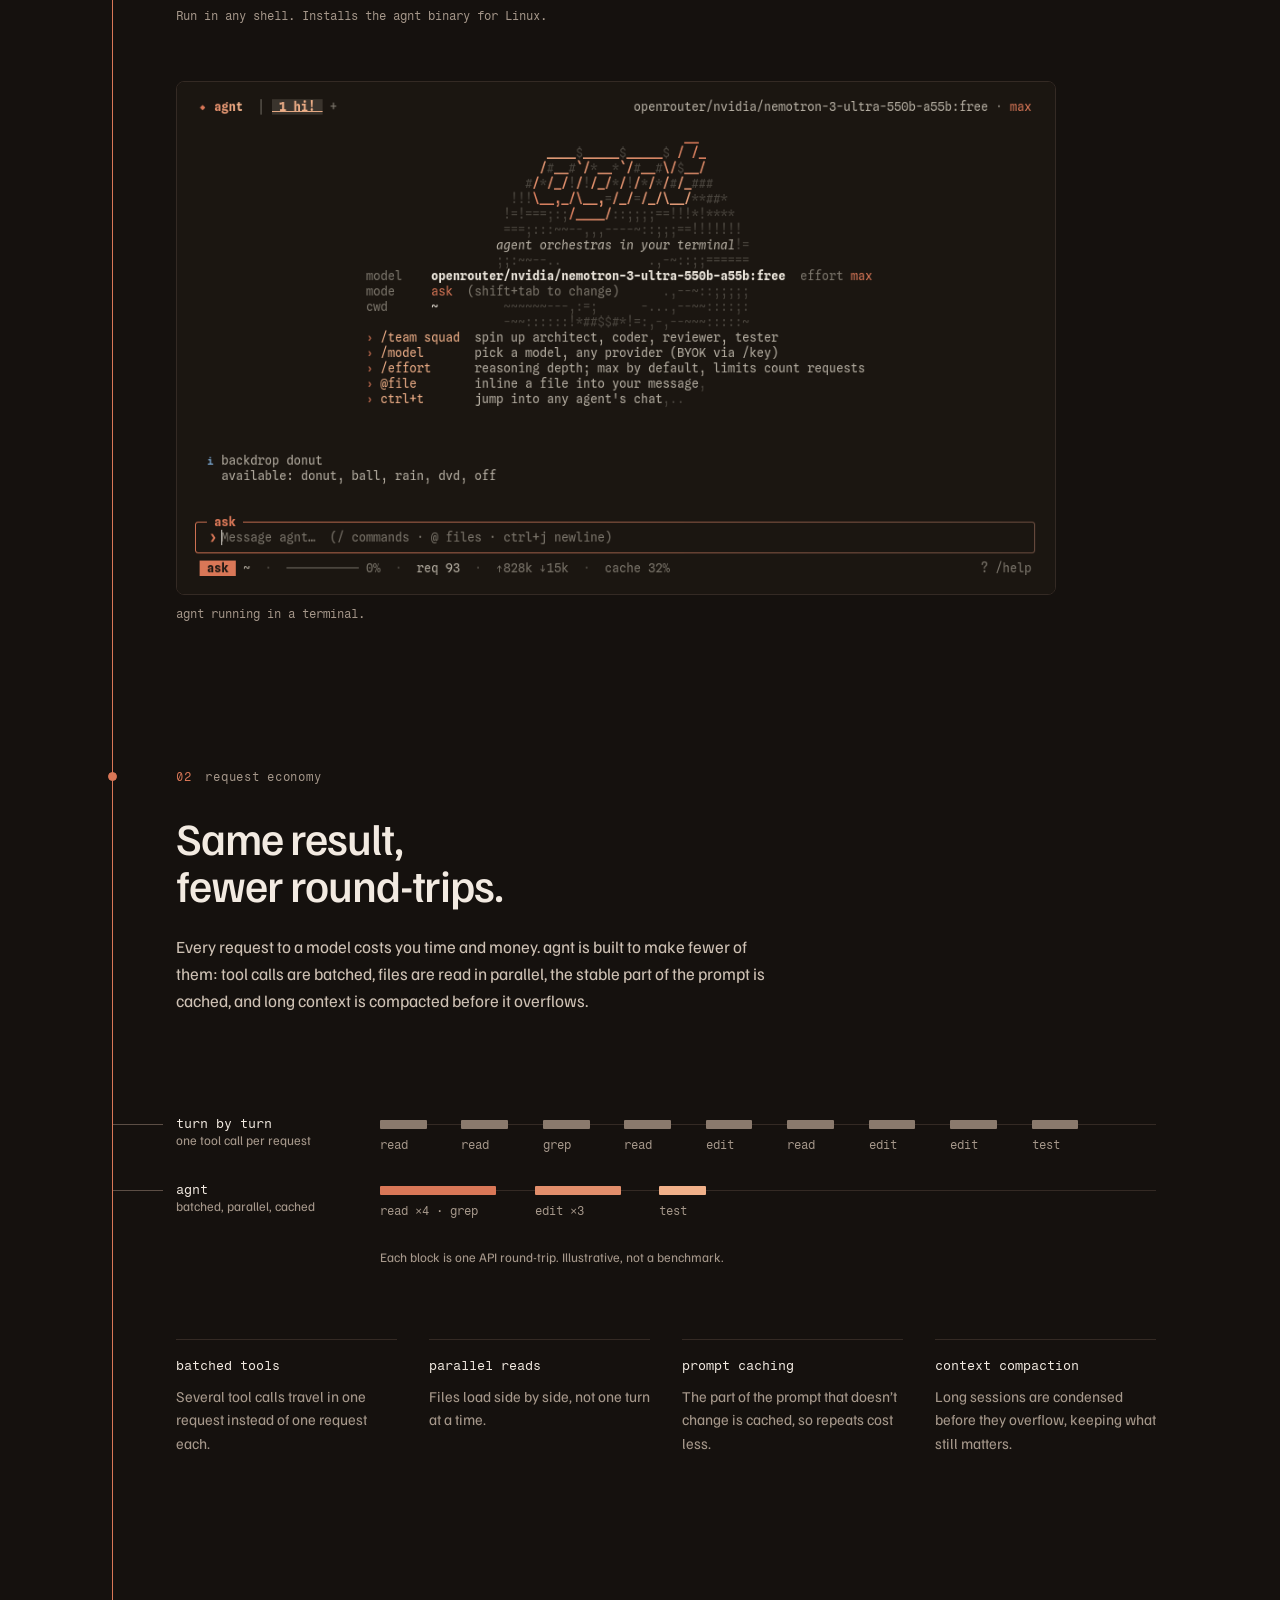
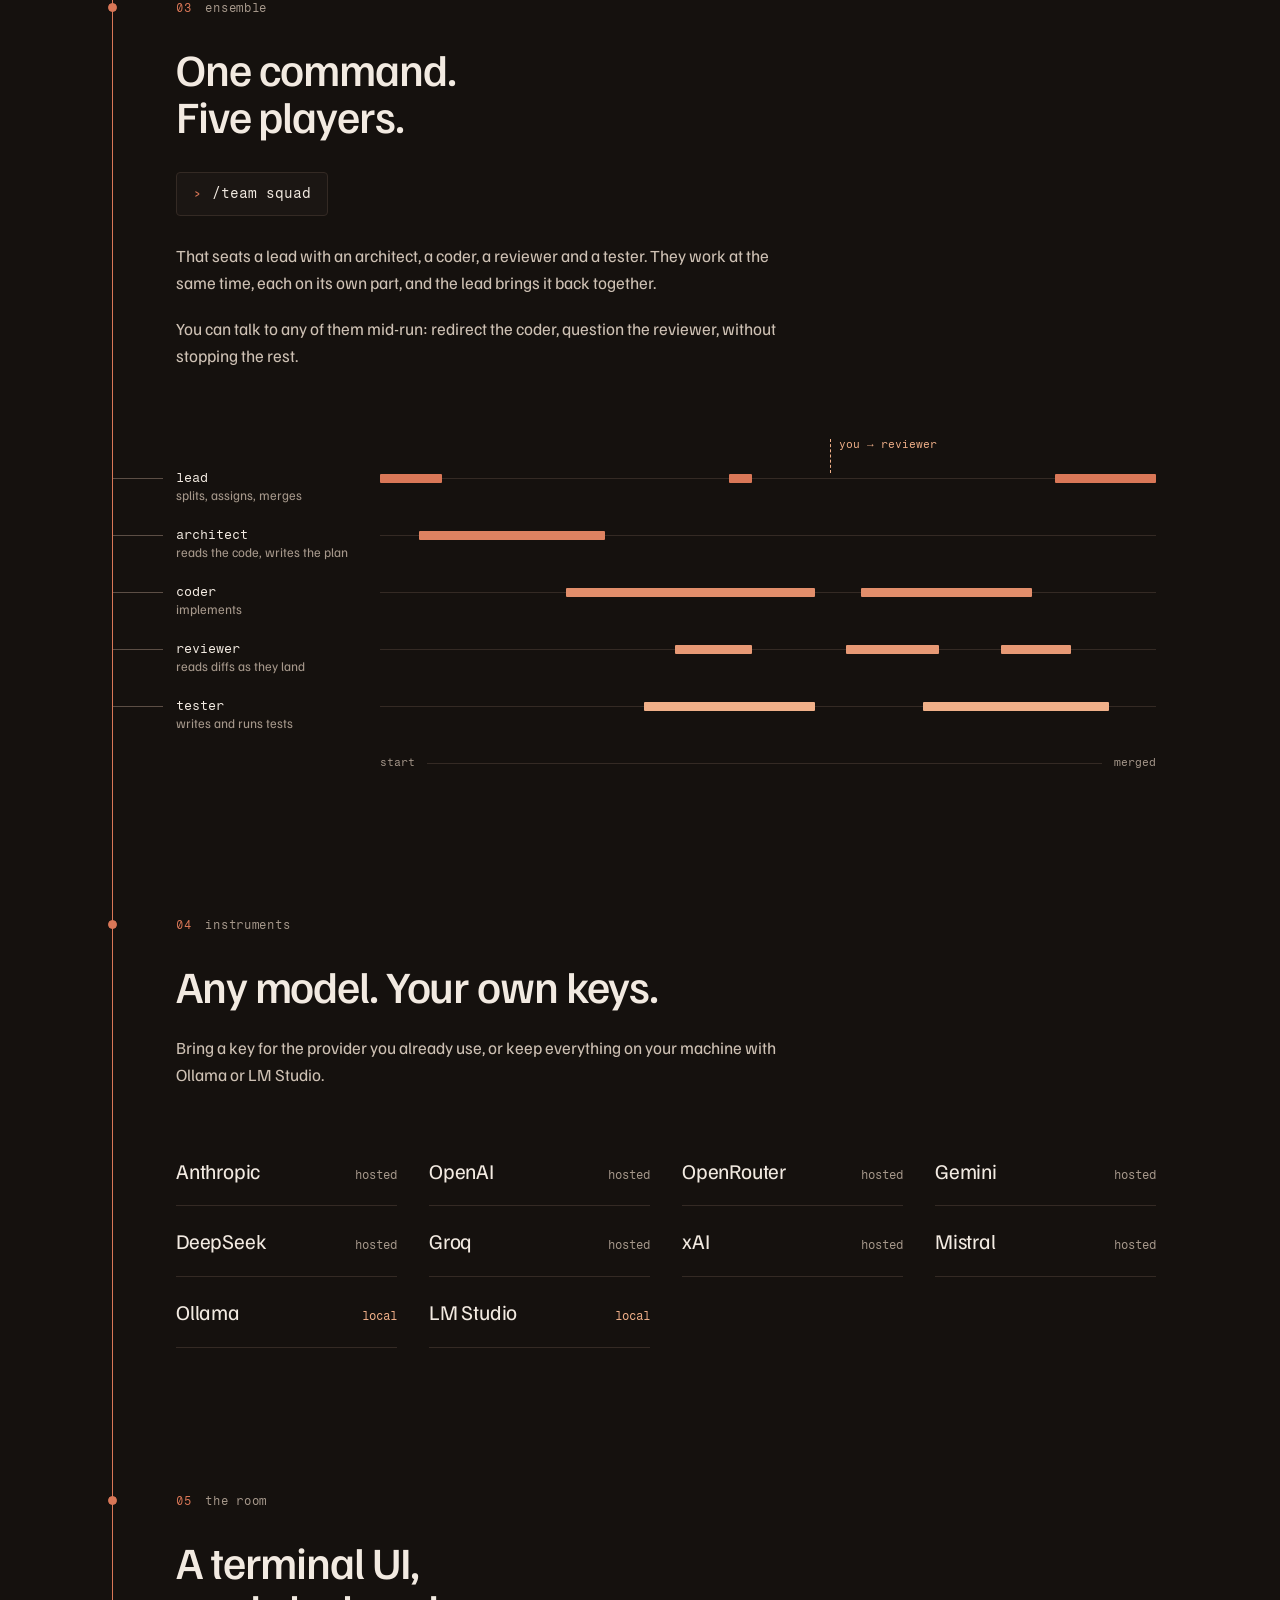
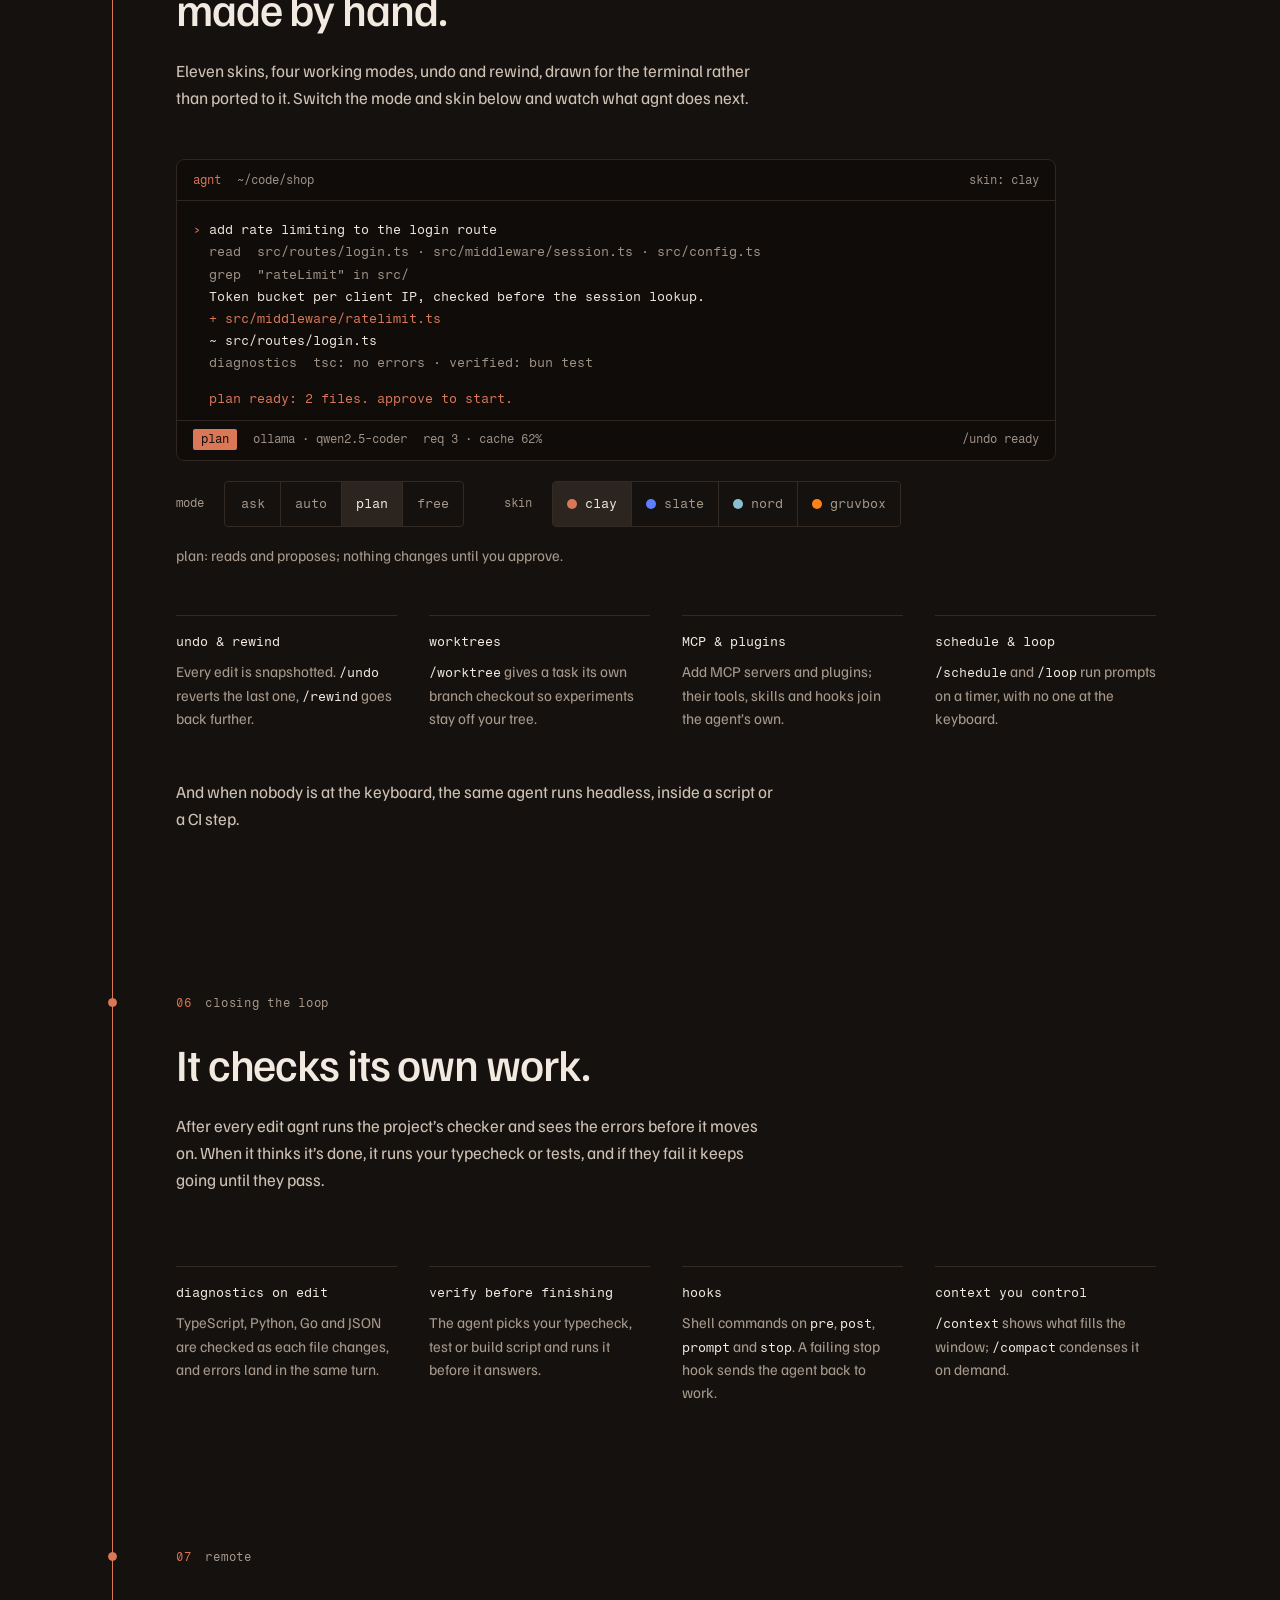
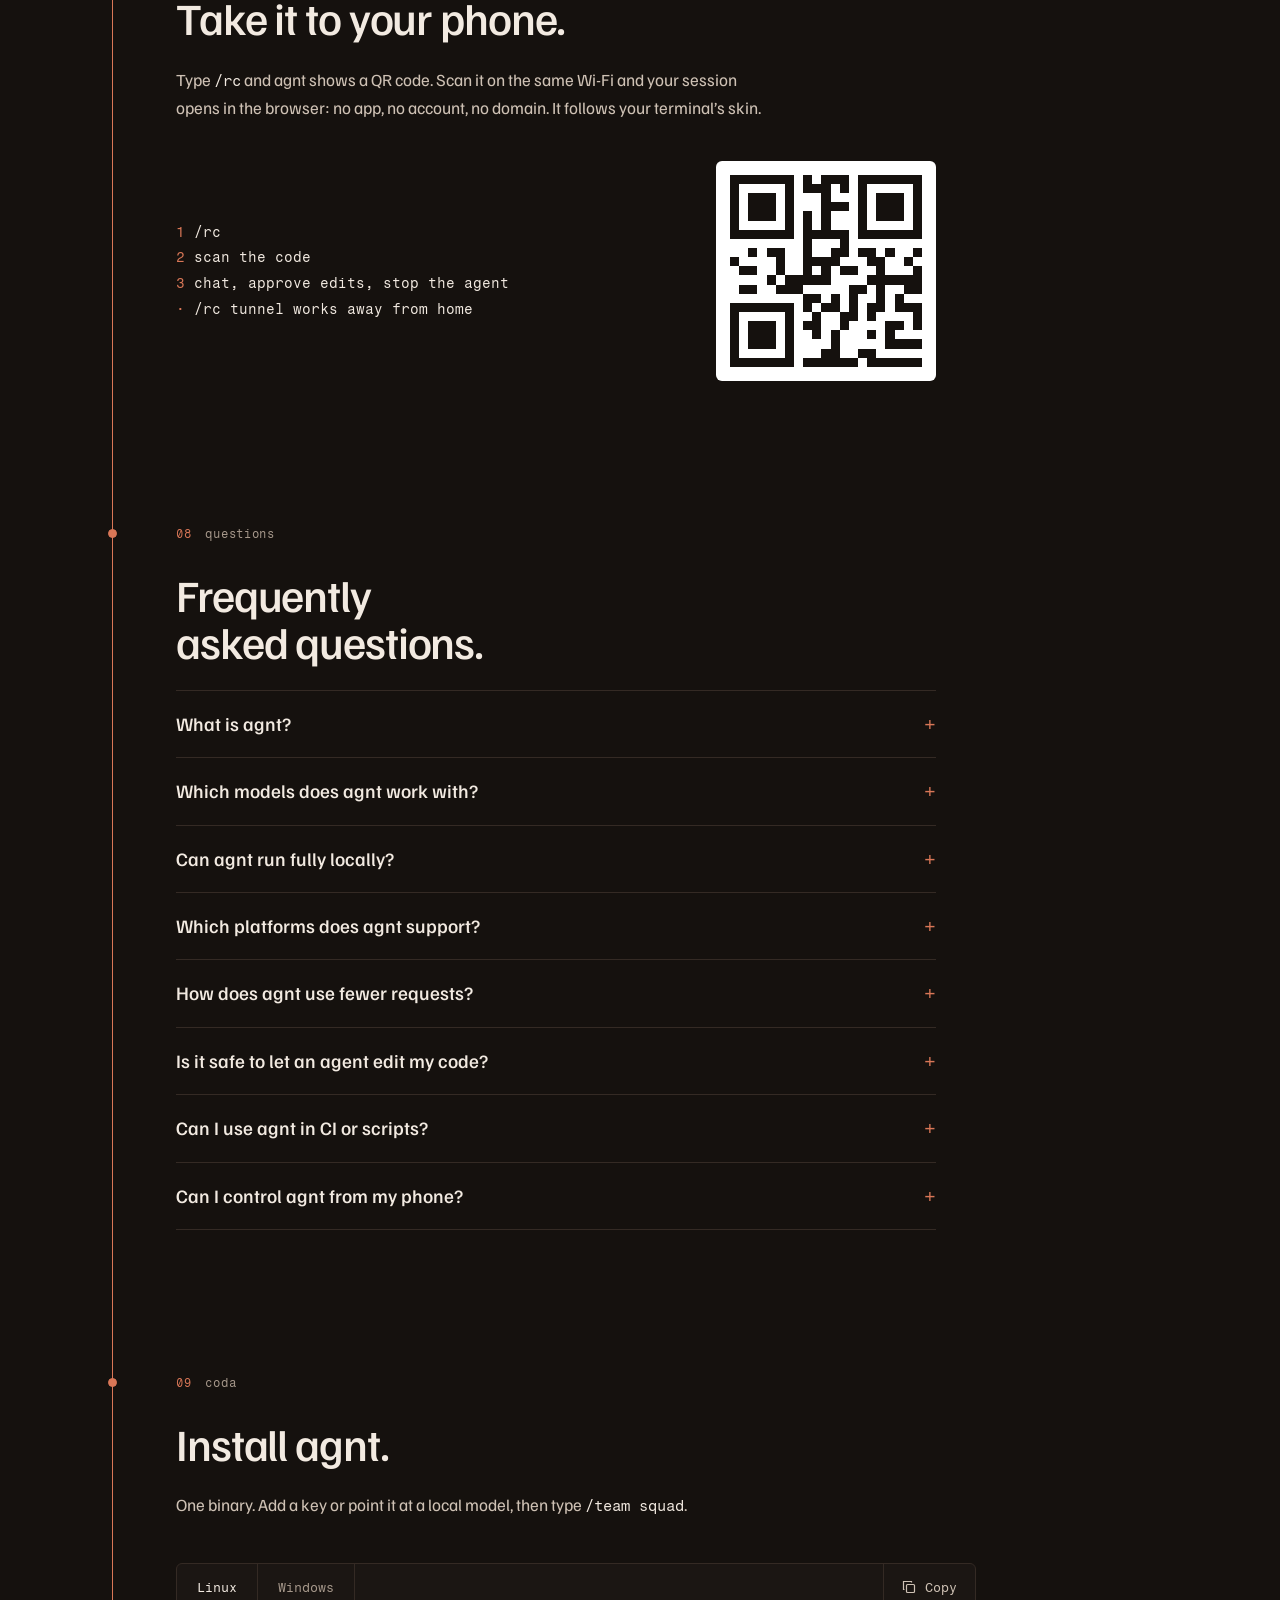
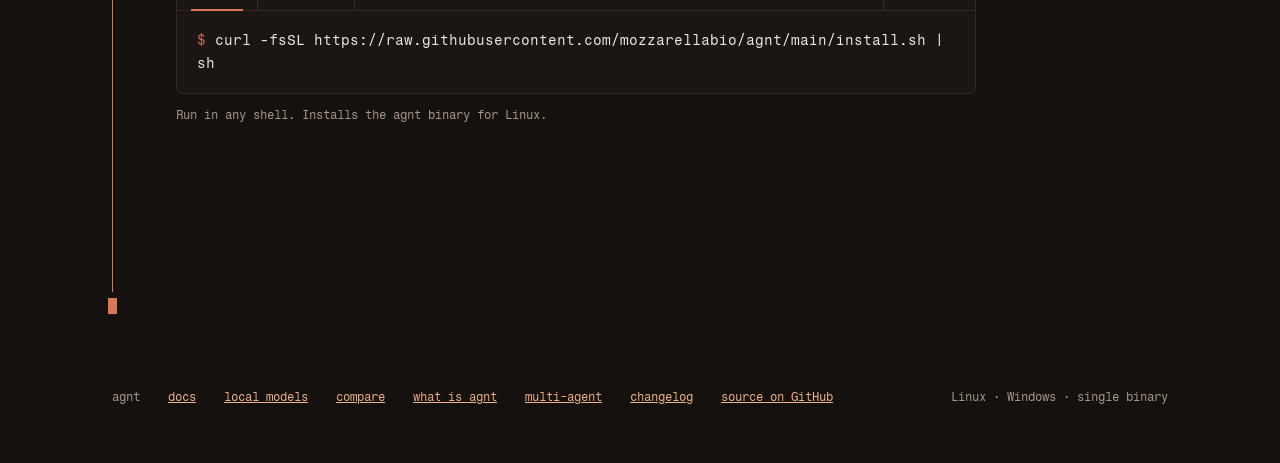
==== commit 65b3e644: "Add discoverability pages and links" ====
--- a/index.html
+++ b/index.html
@@ -270,6 +270,8 @@
 <a href="docs.html">docs</a>
 <a href="ollama.html">local models</a>
 <a href="compare.html">compare</a>
+<a href="what-is-agnt.html">what is agnt</a>
+<a href="multi-agent-coding.html">multi-agent</a>
 <a href="changelog.html">changelog</a>
 <a href="https://github.com/mozzarellabio/agnt">source on GitHub</a>
 <span class="r">Linux · Windows · single binary</span>
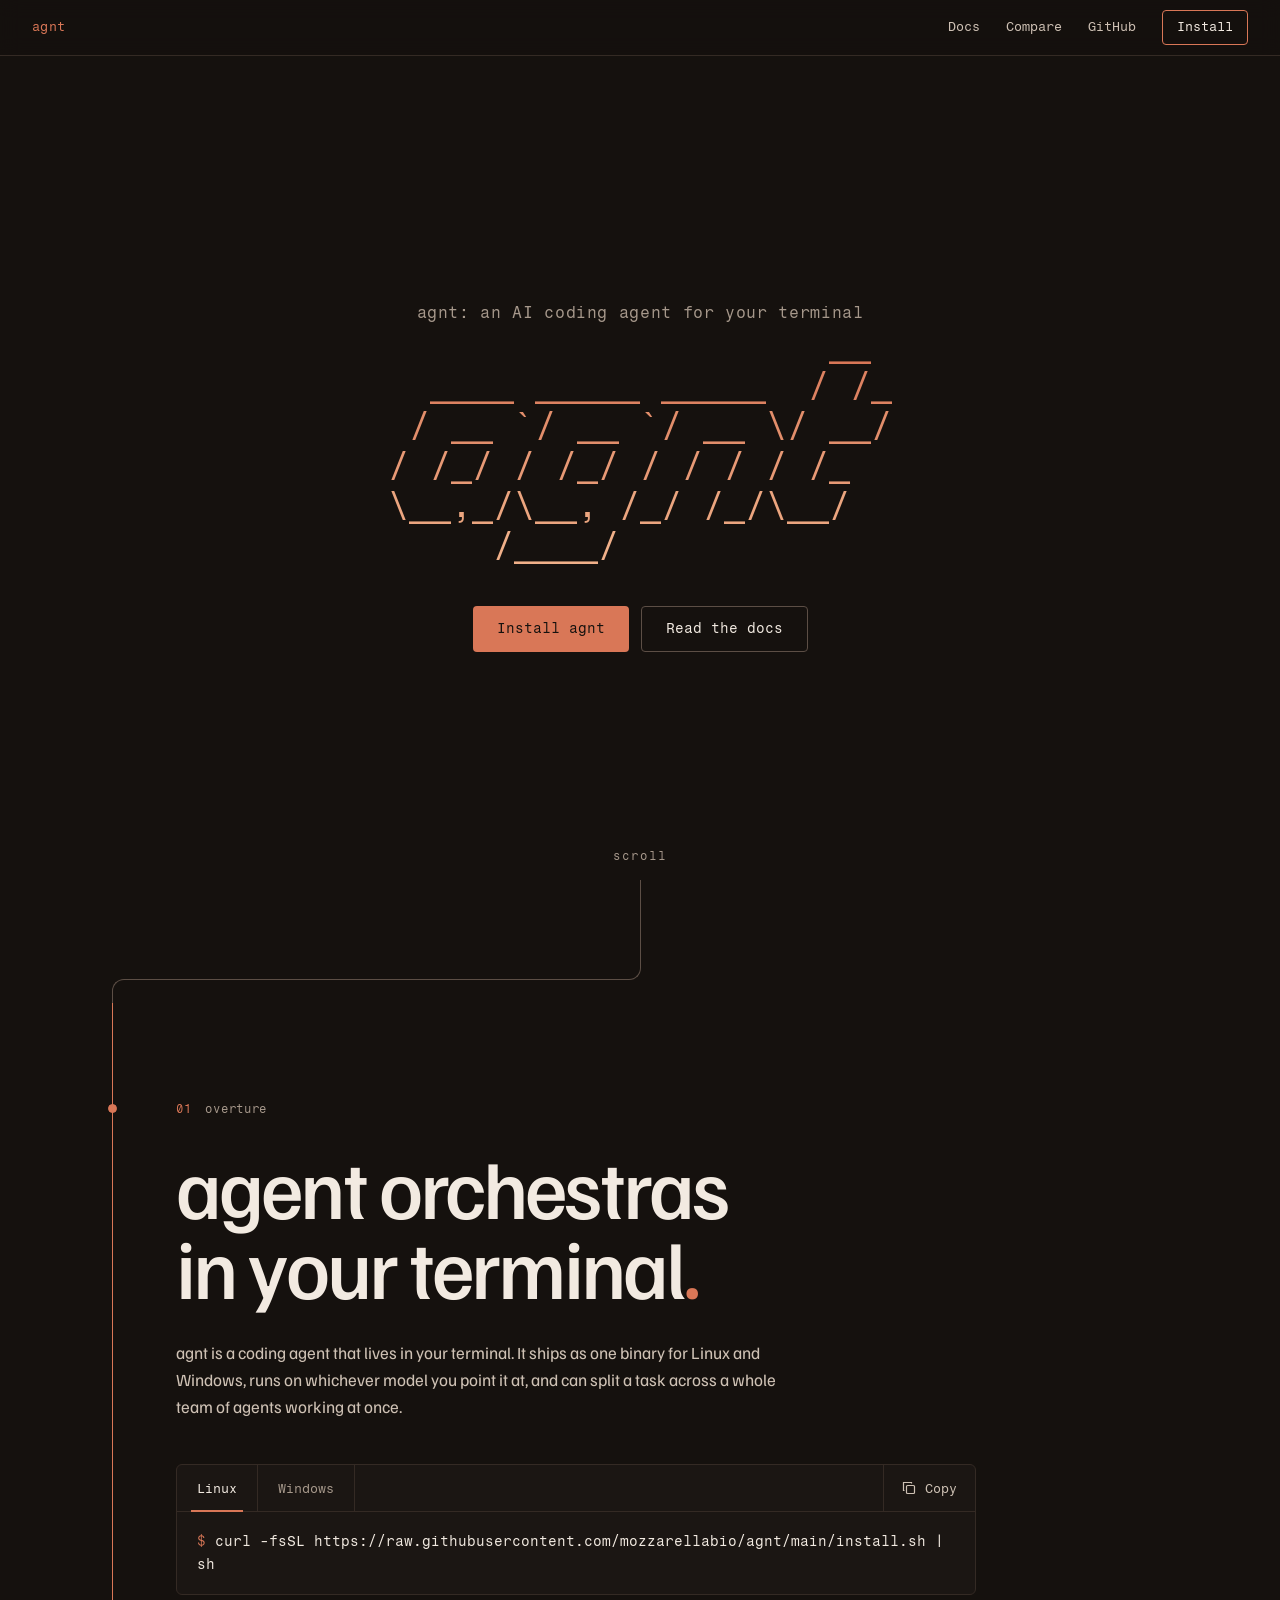
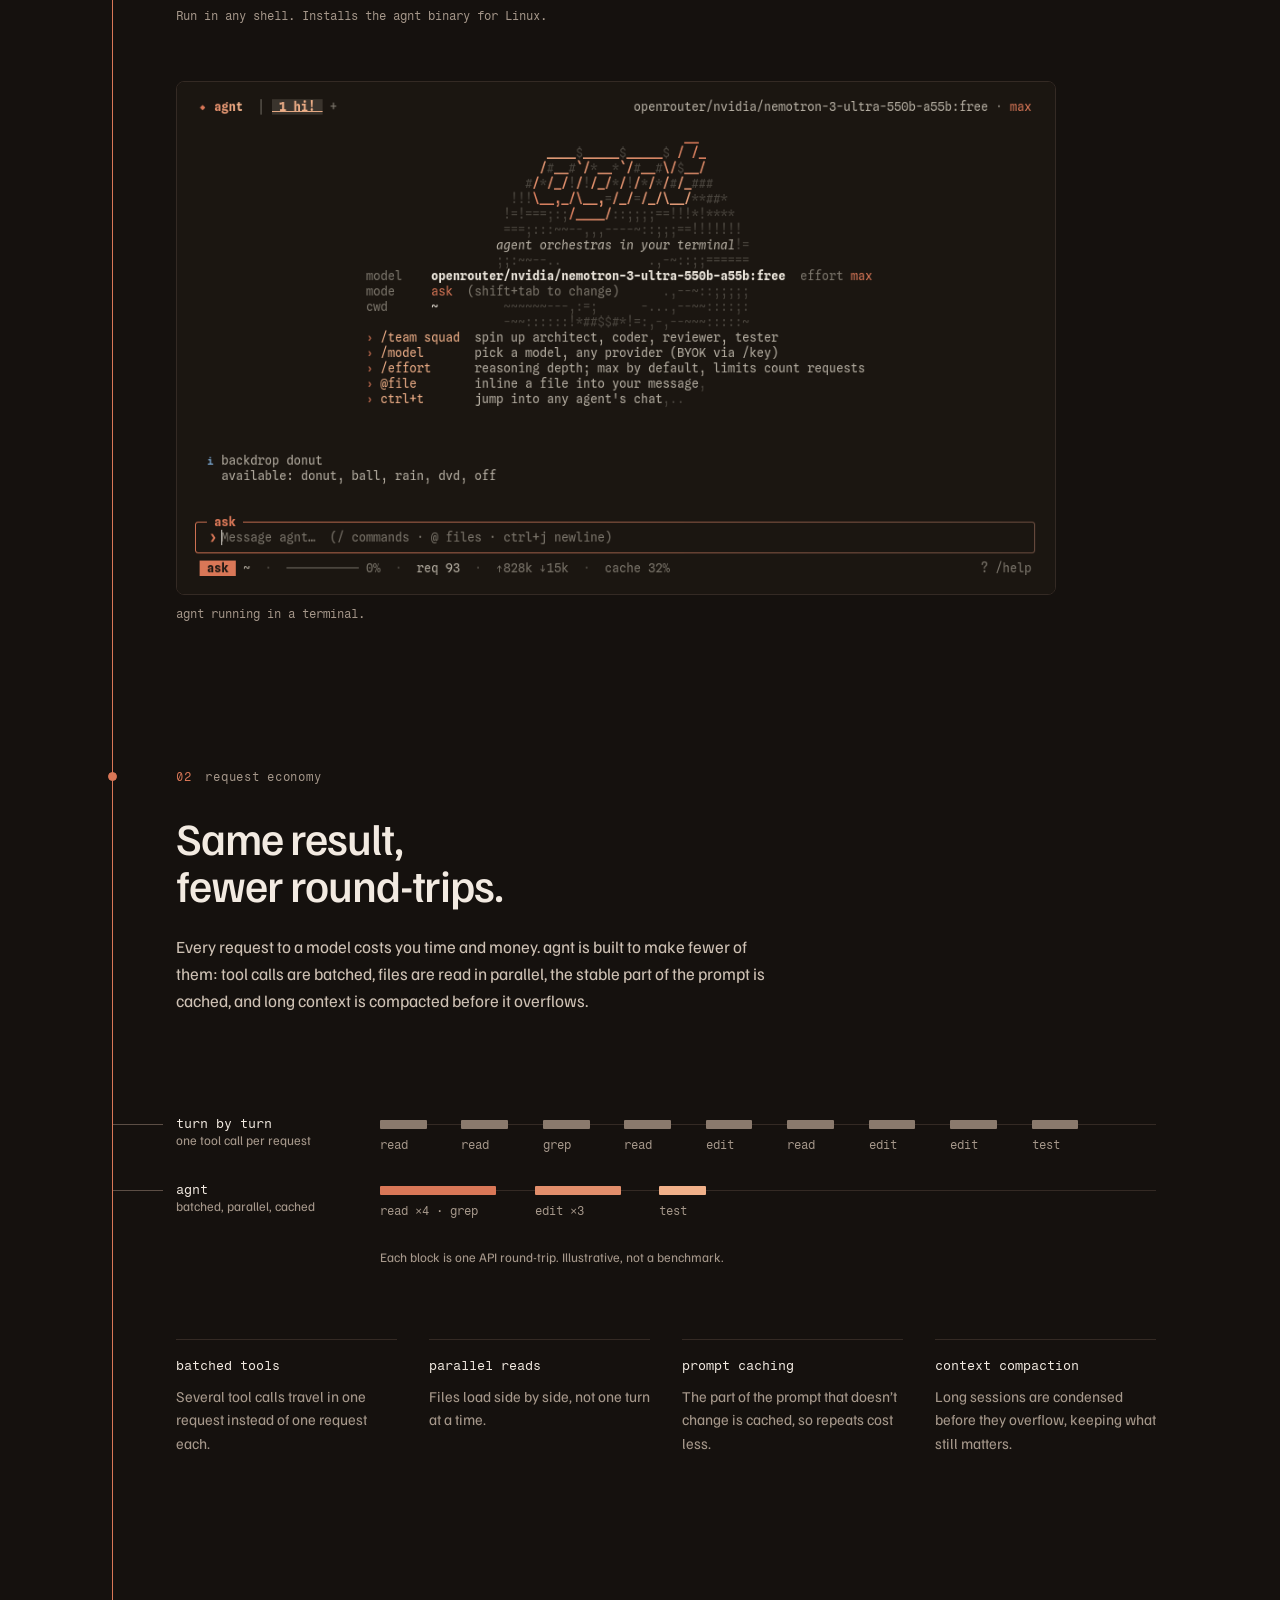
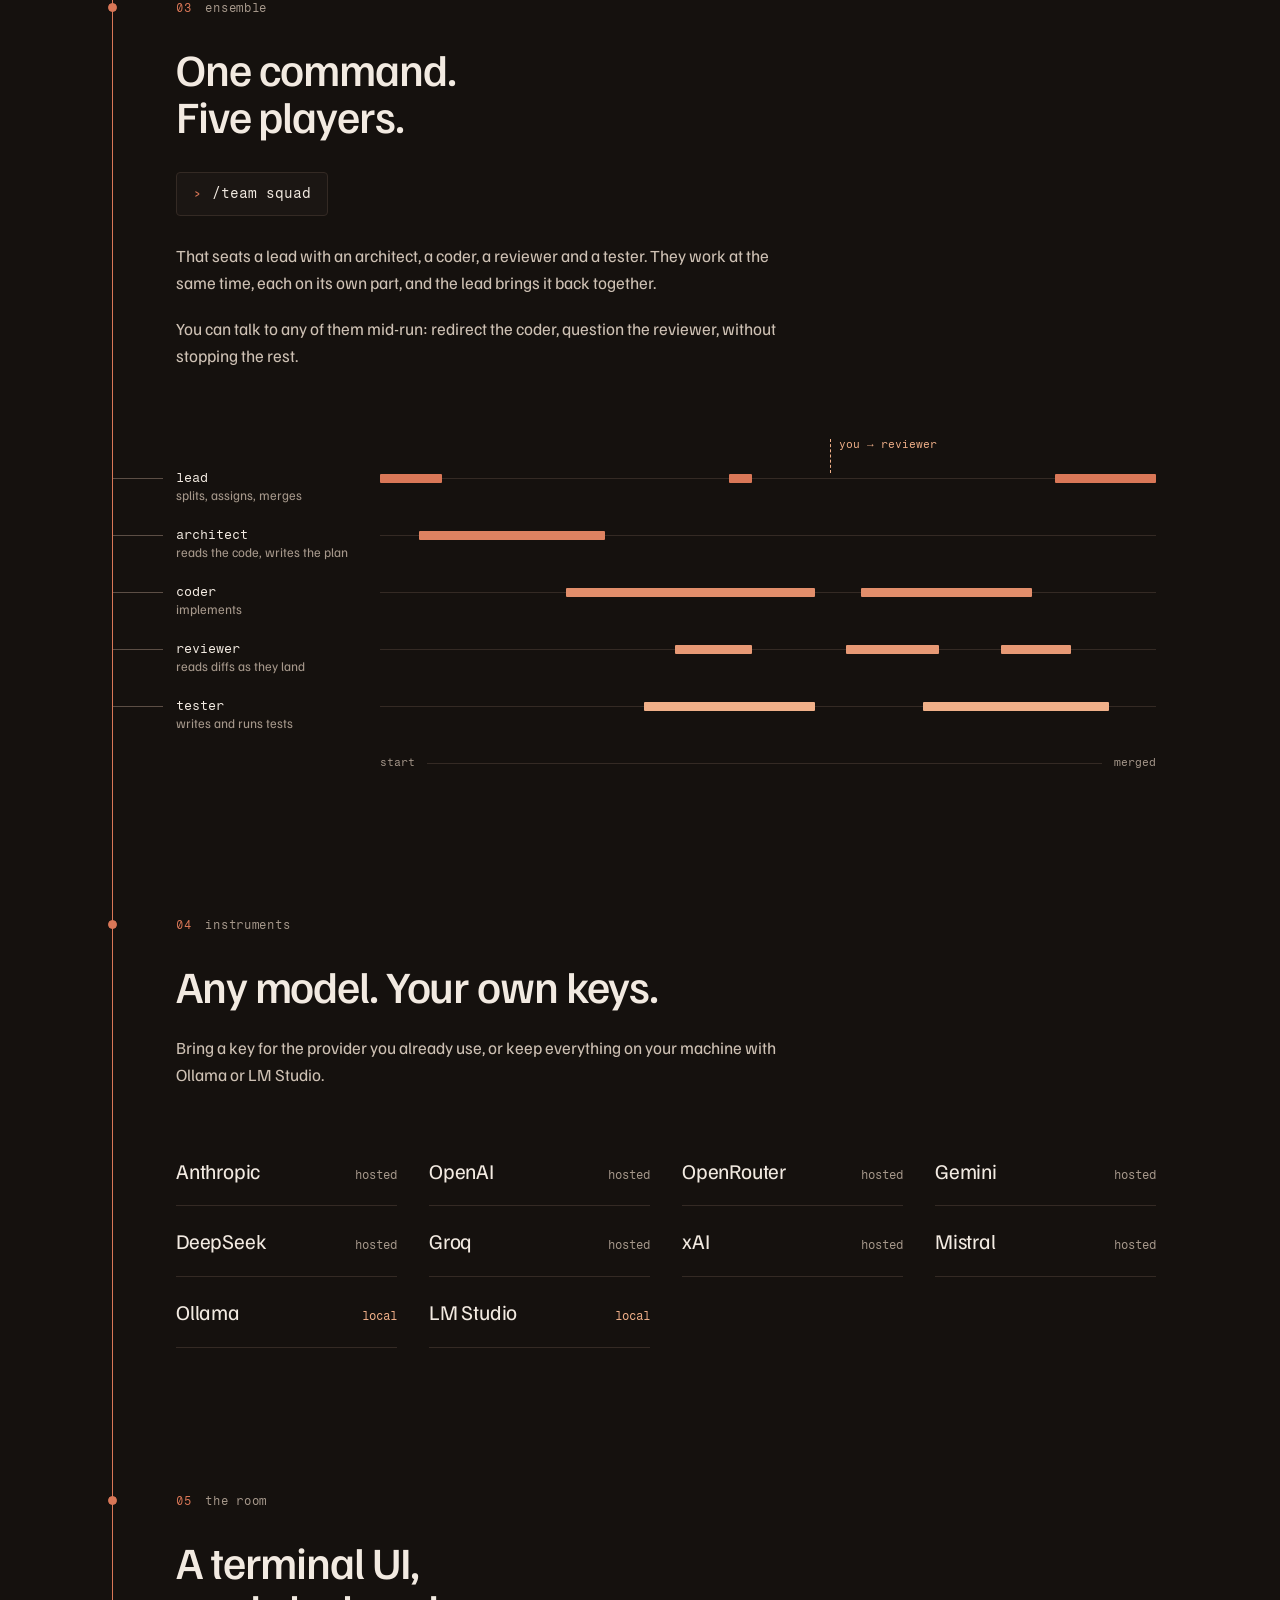
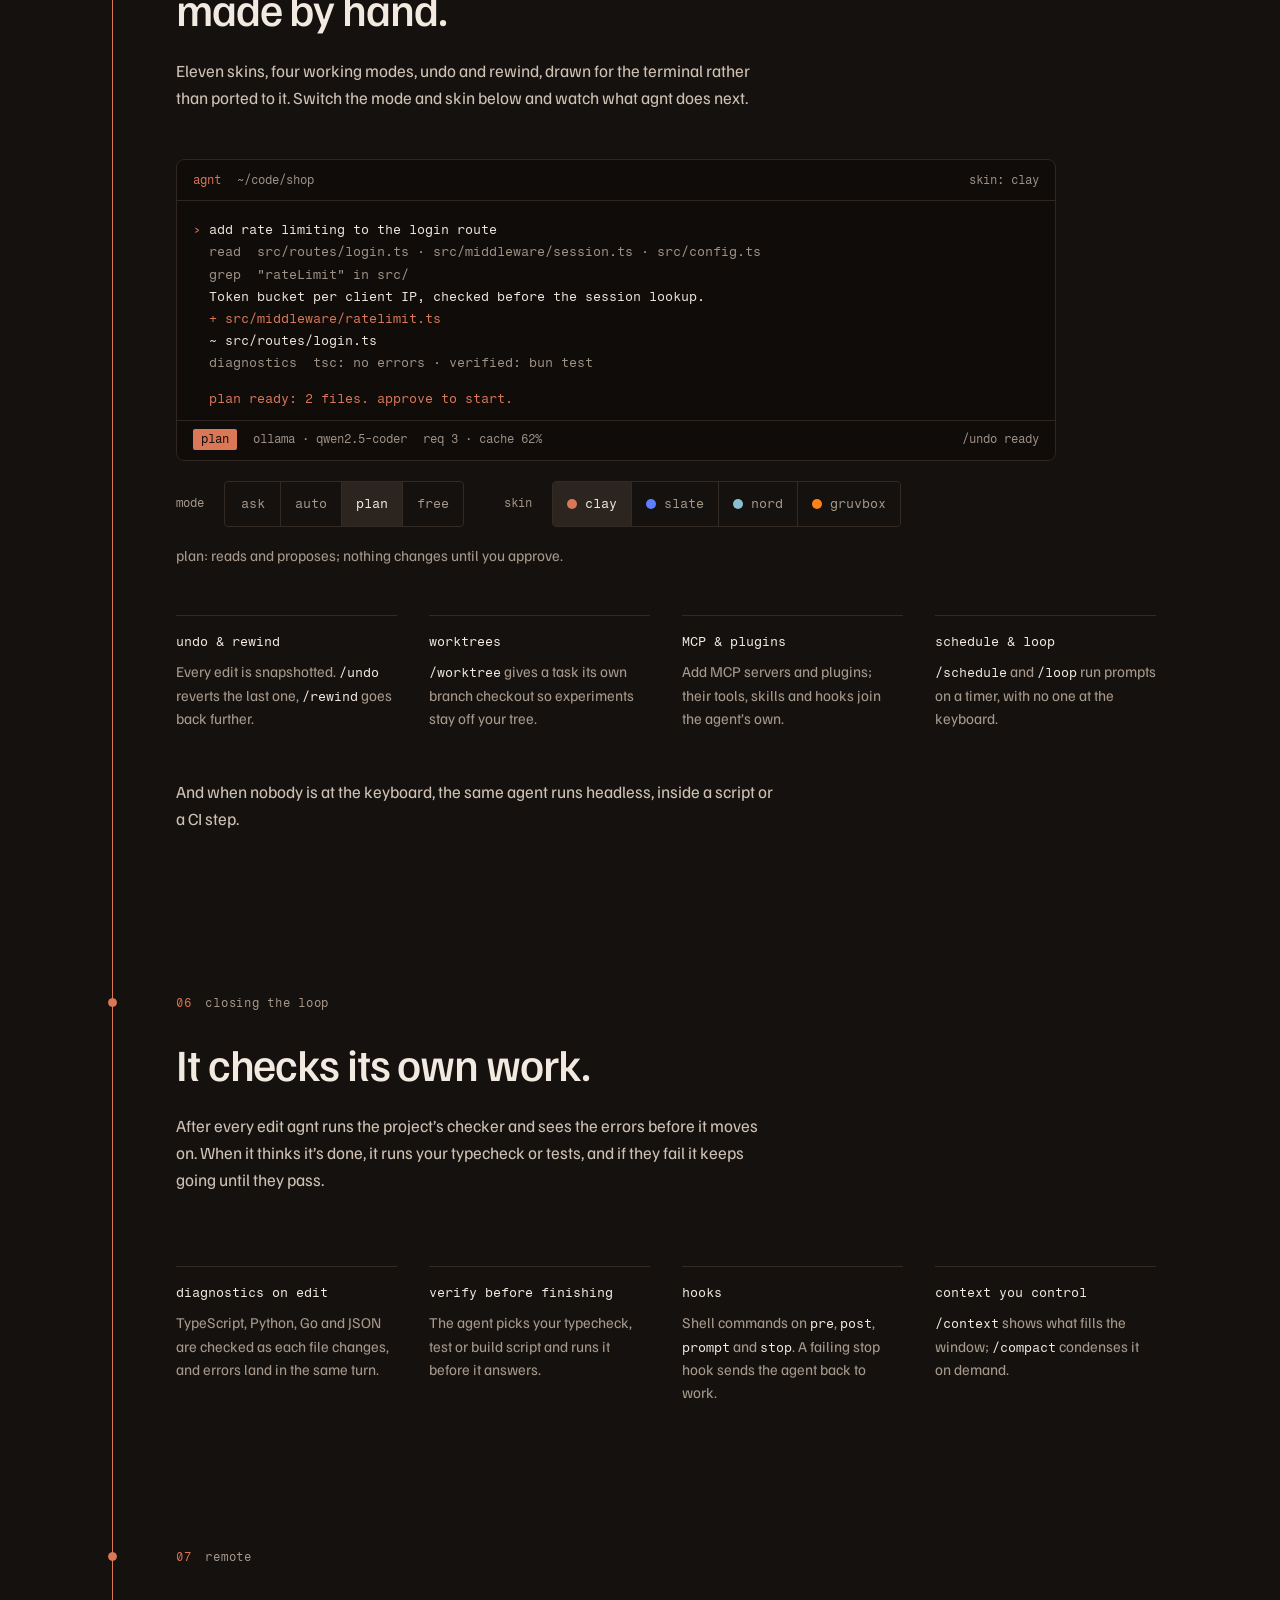
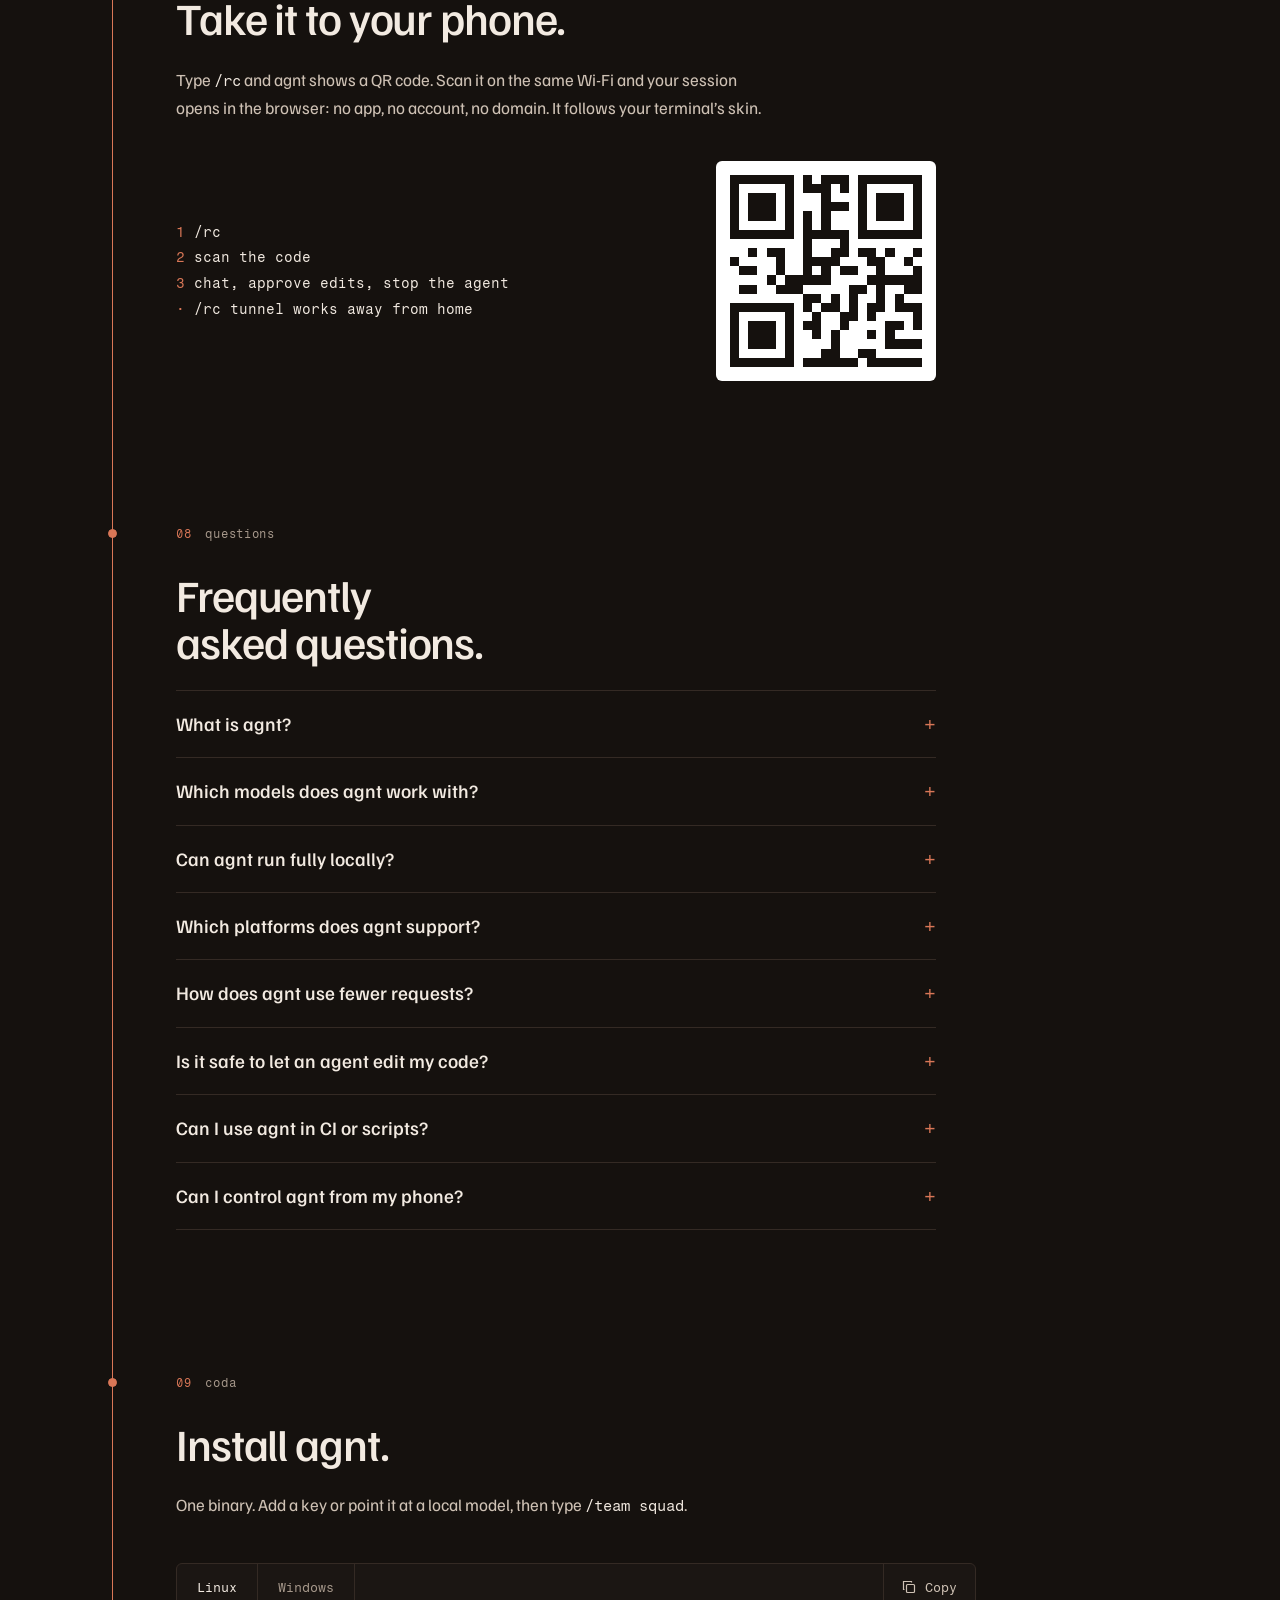
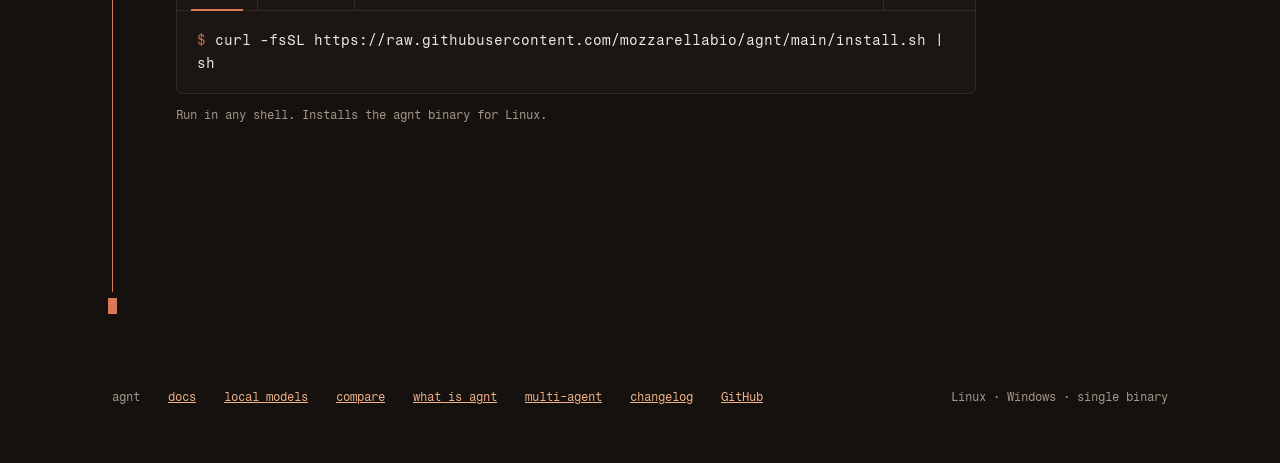
==== commit 4d9cc3bf: "Remove open-source wording" ====
--- a/index.html
+++ b/index.html
@@ -27,7 +27,7 @@
 <meta name="twitter:description" content="Teams of coding agents working in parallel, on any model, from one binary for Linux and Windows.">
 <link rel="preload" href="assets/fonts/familjen-grotesk.woff2" as="font" type="font/woff2" crossorigin>
 <link rel="preload" href="assets/fonts/fragment-mono.woff2" as="font" type="font/woff2" crossorigin>
-<script type="application/ld+json">{"@context":"https://schema.org","@graph":[{"@type":"SoftwareApplication","name":"agnt","applicationCategory":"DeveloperApplication","applicationSubCategory":"AI coding agent","operatingSystem":"Linux, Windows","description":"An AI coding agent for the terminal that runs teams of agents in parallel on any model, with batched tool calls, prompt caching, context compaction and self-verification.","softwareVersion":"0.0.3","downloadUrl":"https://github.com/mozzarellabio/agnt/releases","screenshot":"https://mozzarellabio.github.io/agnt/assets/img/agnt-terminal.png","codeRepository":"https://github.com/mozzarellabio/agnt","offers":{"@type":"Offer","price":"0","priceCurrency":"USD"},"author":{"@type":"Person","name":"mozzarellabio","url":"https://github.com/mozzarellabio"},"featureList":["Multi-agent teams working in parallel","Works with Anthropic, OpenAI, OpenRouter, Gemini, DeepSeek, Groq, xAI, Mistral, Ollama and LM Studio","Batched tool calls, parallel reads, prompt caching, context compaction","Diagnostics on edit and verification before finishing","Undo, rewind and git worktrees","MCP servers and plugins","Remote control from a phone via QR code"]},{"@type":"FAQPage","mainEntity":[{"@type":"Question","name":"What is agnt?","acceptedAnswer":{"@type":"Answer","text":"agnt is an AI coding agent that runs in your terminal. It reads and edits your code, runs your checks, and can split a task across a team of agents working at the same time."}},{"@type":"Question","name":"Which models does agnt work with?","acceptedAnswer":{"@type":"Answer","text":"Anthropic, OpenAI, OpenRouter, Gemini, DeepSeek, Groq, xAI and Mistral with your own API keys, plus Ollama and LM Studio for models that run on your machine. Any OpenAI-compatible endpoint can be added with /provider."}},{"@type":"Question","name":"Can agnt run fully locally?","acceptedAnswer":{"@type":"Answer","text":"Yes. Point it at Ollama or LM Studio and nothing leaves your machine except what you choose to send."}},{"@type":"Question","name":"Which platforms does agnt support?","acceptedAnswer":{"@type":"Answer","text":"Linux and Windows. It installs as a single binary with one command."}},{"@type":"Question","name":"How does agnt use fewer requests?","acceptedAnswer":{"@type":"Answer","text":"It batches tool calls into one request, reads files in parallel, caches the stable part of the prompt, and compacts long context before it overflows."}},{"@type":"Question","name":"Is it safe to let an agent edit my code?","acceptedAnswer":{"@type":"Answer","text":"Four modes control what it may do: ask, auto, plan (read-only until you approve) and free. Every edit is snapshotted, so /undo and /rewind restore earlier states, and /allow and /deny set permanent rules."}},{"@type":"Question","name":"Can I use agnt in CI or scripts?","acceptedAnswer":{"@type":"Answer","text":"Yes. The same agent runs headless, inside a script or a CI step."}},{"@type":"Question","name":"Can I control agnt from my phone?","acceptedAnswer":{"@type":"Answer","text":"Type /rc and scan the QR code on the same Wi-Fi. The session opens in your browser with no app or account. /rc tunnel works away from home."}}]},{"@type":"WebSite","name":"agnt","url":"https://mozzarellabio.github.io/agnt/","description":"agnt, an AI coding agent for the terminal"}]}</script>
+<script type="application/ld+json">{"@context":"https://schema.org","@graph":[{"@type":"SoftwareApplication","name":"agnt","applicationCategory":"DeveloperApplication","applicationSubCategory":"AI coding agent","operatingSystem":"Linux, Windows","description":"An AI coding agent for the terminal that runs teams of agents in parallel on any model, with batched tool calls, prompt caching, context compaction and self-verification.","softwareVersion":"0.0.3","downloadUrl":"https://github.com/mozzarellabio/agnt/releases","screenshot":"https://mozzarellabio.github.io/agnt/assets/img/agnt-terminal.png","offers":{"@type":"Offer","price":"0","priceCurrency":"USD"},"author":{"@type":"Person","name":"mozzarellabio","url":"https://github.com/mozzarellabio"},"featureList":["Multi-agent teams working in parallel","Works with Anthropic, OpenAI, OpenRouter, Gemini, DeepSeek, Groq, xAI, Mistral, Ollama and LM Studio","Batched tool calls, parallel reads, prompt caching, context compaction","Diagnostics on edit and verification before finishing","Undo, rewind and git worktrees","MCP servers and plugins","Remote control from a phone via QR code"]},{"@type":"FAQPage","mainEntity":[{"@type":"Question","name":"What is agnt?","acceptedAnswer":{"@type":"Answer","text":"agnt is an AI coding agent that runs in your terminal. It reads and edits your code, runs your checks, and can split a task across a team of agents working at the same time."}},{"@type":"Question","name":"Which models does agnt work with?","acceptedAnswer":{"@type":"Answer","text":"Anthropic, OpenAI, OpenRouter, Gemini, DeepSeek, Groq, xAI and Mistral with your own API keys, plus Ollama and LM Studio for models that run on your machine. Any OpenAI-compatible endpoint can be added with /provider."}},{"@type":"Question","name":"Can agnt run fully locally?","acceptedAnswer":{"@type":"Answer","text":"Yes. Point it at Ollama or LM Studio and nothing leaves your machine except what you choose to send."}},{"@type":"Question","name":"Which platforms does agnt support?","acceptedAnswer":{"@type":"Answer","text":"Linux and Windows. It installs as a single binary with one command."}},{"@type":"Question","name":"How does agnt use fewer requests?","acceptedAnswer":{"@type":"Answer","text":"It batches tool calls into one request, reads files in parallel, caches the stable part of the prompt, and compacts long context before it overflows."}},{"@type":"Question","name":"Is it safe to let an agent edit my code?","acceptedAnswer":{"@type":"Answer","text":"Four modes control what it may do: ask, auto, plan (read-only until you approve) and free. Every edit is snapshotted, so /undo and /rewind restore earlier states, and /allow and /deny set permanent rules."}},{"@type":"Question","name":"Can I use agnt in CI or scripts?","acceptedAnswer":{"@type":"Answer","text":"Yes. The same agent runs headless, inside a script or a CI step."}},{"@type":"Question","name":"Can I control agnt from my phone?","acceptedAnswer":{"@type":"Answer","text":"Type /rc and scan the QR code on the same Wi-Fi. The session opens in your browser with no app or account. /rc tunnel works away from home."}}]},{"@type":"WebSite","name":"agnt","url":"https://mozzarellabio.github.io/agnt/","description":"agnt, an AI coding agent for the terminal"}]}</script>
 <link rel="icon" href="data:image/svg+xml,%3Csvg xmlns='http://www.w3.org/2000/svg' viewBox='0 0 32 32'%3E%3Crect width='32' height='32' rx='7' fill='%2315110E'/%3E%3Cpath d='M16 6l9 10-9 10-9-10z' fill='%23D97757'/%3E%3C/svg%3E">
 <link rel="sitemap" type="application/xml" href="sitemap.xml">
 <link rel="stylesheet" href="assets/styles.css">
@@ -273,7 +273,7 @@
 <a href="what-is-agnt.html">what is agnt</a>
 <a href="multi-agent-coding.html">multi-agent</a>
 <a href="changelog.html">changelog</a>
-<a href="https://github.com/mozzarellabio/agnt">source on GitHub</a>
+<a href="https://github.com/mozzarellabio/agnt">GitHub</a>
 <span class="r">Linux · Windows · single binary</span>
 </footer>
 <p class="sr" id="live" aria-live="polite"></p>
